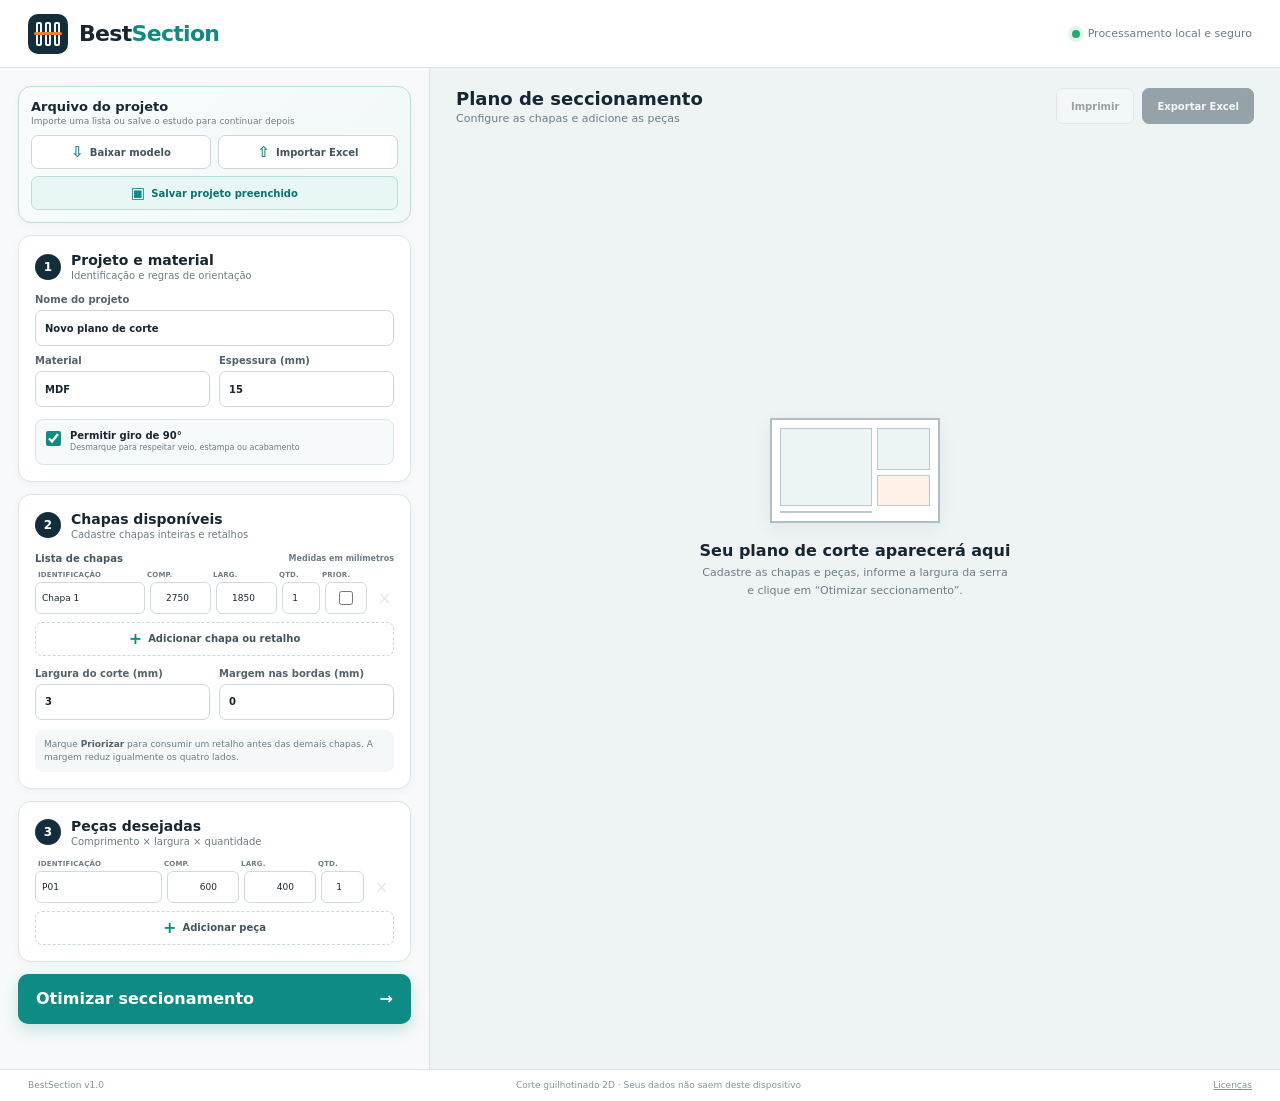
==== index.html @ ca384a9c "feat: cria otimizador de cortes guilhotinados" ====
<!doctype html>
<html lang="pt-BR">
<head>
  <meta charset="utf-8">
  <meta name="viewport" content="width=device-width, initial-scale=1">
  <meta name="description" content="BestSection — otimizador de cortes guilhotinados para chapas, painéis e retalhos.">
  <title>BestSection — Otimizador de seccionamento</title>
  <link rel="stylesheet" href="styles.css">
</head>
<body>
  <header class="topbar">
    <a class="brand" href="#" aria-label="BestSection">
      <span class="brand-mark" aria-hidden="true"><i></i><i></i><i></i></span>
      <span class="brand-name"><strong>Best</strong><b>Section</b></span>
    </a>
    <div class="top-status"><span></span>Processamento local e seguro</div>
  </header>

  <main class="app-shell">
    <aside class="sidebar">
      <section class="panel project-file-panel">
        <div class="project-file-heading"><h2>Arquivo do projeto</h2><p>Importe uma lista ou salve o estudo para continuar depois</p></div>
        <div class="import-actions">
          <button id="templateButton" class="ghost-button" type="button"><span aria-hidden="true">⇩</span><b>Baixar modelo</b></button>
          <label class="ghost-button import-button"><span aria-hidden="true">⇧</span><b>Importar Excel</b><input id="excelInput" type="file" accept=".xlsx,.xls,.csv" hidden></label>
          <button id="saveProjectButton" class="ghost-button save-project-button" type="button"><span aria-hidden="true">▣</span><b>Salvar projeto preenchido</b></button>
        </div>
      </section>

      <section class="panel">
        <div class="section-heading"><span>1</span><div><h2>Projeto e material</h2><p>Identificação e regras de orientação</p></div></div>
        <label class="field full"><span>Nome do projeto</span><input id="projectName" value="Novo plano de corte" maxlength="80"></label>
        <div class="field-grid two">
          <label class="field"><span>Material</span><input id="material" value="MDF" maxlength="50"></label>
          <label class="field"><span>Espessura (mm)</span><input id="materialThickness" type="number" value="15" min="0.1" step="0.1"></label>
        </div>
        <label class="check-field"><input id="allowRotation" type="checkbox" checked><span><strong>Permitir giro de 90°</strong><small>Desmarque para respeitar veio, estampa ou acabamento</small></span></label>
      </section>

      <section class="panel">
        <div class="section-heading"><span>2</span><div><h2>Chapas disponíveis</h2><p>Cadastre chapas inteiras e retalhos</p></div></div>
        <div class="stock-heading"><strong>Lista de chapas</strong><small>Medidas em milímetros</small></div>
        <div class="sheet-columns"><span>Identificação</span><span>Comp.</span><span>Larg.</span><span>Qtd.</span><span>Prior.</span><span></span></div>
        <div id="sheetBody" class="sheet-list"></div>
        <button id="addSheetButton" class="add-row-button" type="button"><span>+</span><b>Adicionar chapa ou retalho</b></button>
        <div class="field-grid two machine-fields">
          <label class="field"><span>Largura do corte (mm)</span><input id="kerf" type="number" value="3" min="0" step="0.1"></label>
          <label class="field"><span>Margem nas bordas (mm)</span><input id="edgeTrim" type="number" value="0" min="0" step="0.1"></label>
        </div>
        <p class="field-help">Marque <strong>Priorizar</strong> para consumir um retalho antes das demais chapas. A margem reduz igualmente os quatro lados.</p>
      </section>

      <section class="panel parts-panel">
        <div class="section-heading"><span>3</span><div><h2>Peças desejadas</h2><p>Comprimento × largura × quantidade</p></div></div>
        <div class="part-columns"><span>Identificação</span><span>Comp.</span><span>Larg.</span><span>Qtd.</span><span></span></div>
        <div id="partsBody" class="parts-list"></div>
        <button id="addPartButton" class="add-row-button" type="button"><span>+</span><b>Adicionar peça</b></button>
      </section>

      <button id="optimizeButton" class="primary-button" type="button"><span>Otimizar seccionamento</span><span>→</span></button>
      <section id="progressPanel" class="progress-panel" hidden aria-live="polite">
        <div class="progress-heading"><strong id="progressLabel">Preparando otimização…</strong><span id="progressPercent">0%</span></div>
        <div id="progressTrack" class="progress-track" role="progressbar" aria-valuemin="0" aria-valuemax="100" aria-valuenow="0"><span id="progressBar"></span></div>
        <small id="progressDetail">Analisando peças e chapas disponíveis</small>
      </section>
      <div id="message" class="message" role="status" aria-live="polite"></div>
    </aside>

    <section class="workspace">
      <div class="workspace-toolbar">
        <div><h1>Plano de seccionamento</h1><p id="resultSubtitle">Configure as chapas e adicione as peças</p></div>
        <div class="toolbar-actions">
          <button id="printButton" class="secondary-button" type="button" disabled>Imprimir</button>
          <button id="exportButton" class="export-button" type="button" disabled>Exportar Excel</button>
        </div>
      </div>

      <section class="result-area">
        <div id="emptyState" class="empty-state">
          <span class="empty-drawing" aria-hidden="true"><i></i><i></i><i></i><i></i></span>
          <h2>Seu plano de corte aparecerá aqui</h2>
          <p>Cadastre as chapas e peças, informe a largura da serra<br>e clique em “Otimizar seccionamento”.</p>
        </div>

        <div id="resultContent" hidden>
          <div class="metrics">
            <article><span class="metric-icon sheets">▦</span><div><small>Chapas utilizadas</small><strong id="metricSheets">—</strong></div></article>
            <article><span class="metric-icon usage">◔</span><div><small>Aproveitamento</small><strong id="metricUsage">—</strong></div></article>
            <article><span class="metric-icon pieces">◇</span><div><small>Peças</small><strong id="metricPieces">—</strong></div></article>
            <article><span class="metric-icon waste">↘</span><div><small>Sobra reaproveitável</small><strong id="metricWaste">—</strong></div></article>
          </div>

          <section class="result-card layouts-card">
            <div class="card-heading"><div><h2>Mapas das chapas</h2><p>Layout guilhotinado; os números indicam a ordem dos cortes</p></div><span id="materialBadge" class="material-badge"></span></div>
            <div id="sheetLayouts" class="sheet-layouts"></div>
          </section>

          <section class="result-card">
            <div class="card-heading"><div><h2>Sequência de cortes</h2><p>Cada corte atravessa completamente o retângulo indicado</p></div></div>
            <div class="result-table-wrap">
              <table class="result-table cuts-table">
                <thead><tr><th>Chapa</th><th>Ordem</th><th>Sentido</th><th>Posição</th><th>Extensão</th><th>Região antes do corte</th></tr></thead>
                <tbody id="cutsTableBody"></tbody>
              </table>
            </div>
          </section>

          <section class="result-card">
            <div class="card-heading"><div><h2>Lista das peças</h2><p>Posições e orientação em cada chapa</p></div></div>
            <div class="result-table-wrap">
              <table class="result-table pieces-table">
                <thead><tr><th>Chapa</th><th>Peça</th><th>Medida final</th><th>Posição X × Y</th><th>Orientação</th></tr></thead>
                <tbody id="piecesTableBody"></tbody>
              </table>
            </div>
          </section>
        </div>
      </section>
    </section>
  </main>

  <footer><span>BestSection v1.0</span><span>Corte guilhotinado 2D · Seus dados não saem deste dispositivo</span><a href="THIRD_PARTY_NOTICES.md" target="_blank" rel="noopener">Licenças</a></footer>
  <script src="vendor/xlsx.full.min.js"></script>
  <script src="app.js"></script>
</body>
</html>
---- styles.css ----
:root {
  --ink:#172631; --muted:#6d7c85; --line:#dbe4e7; --panel:#fff; --bg:#eef3f4;
  --navy:#132d3b; --teal:#0d8b84; --teal-dark:#08726d; --teal-soft:#e8f7f5;
  --orange:#f47b3a; --danger:#bd453a;
  font-family:Inter,ui-sans-serif,system-ui,-apple-system,"Segoe UI",sans-serif;
}
* { box-sizing:border-box; }
html,body { min-height:100%; }
body { margin:0; color:var(--ink); background:var(--bg); }
button,input,select { font:inherit; }
button { color:inherit; }
.topbar { height:68px; display:flex; align-items:center; justify-content:space-between; padding:0 28px; border-bottom:1px solid var(--line); background:#fff; }
.brand { display:flex; align-items:center; gap:11px; color:inherit; text-decoration:none; }
.brand-mark { position:relative; width:40px; height:40px; display:grid; grid-template-columns:repeat(3,1fr); gap:3px; padding:8px; overflow:hidden; border-radius:10px; background:var(--navy); }
.brand-mark::after { content:""; position:absolute; left:6px; right:6px; top:18px; height:3px; border-radius:2px; background:var(--orange); }
.brand-mark i { border:2px solid #fff; border-radius:2px; opacity:.95; }
.brand-name { display:flex; align-items:baseline; line-height:1; white-space:nowrap; }
.brand-name strong,.brand-name b { font-size:22px; letter-spacing:-.7px; }.brand-name strong { font-weight:800; }.brand-name b { color:var(--teal); }
.top-status { display:flex; align-items:center; gap:8px; color:var(--muted); font-size:11px; }
.top-status span { width:8px; height:8px; border-radius:50%; background:#28a875; box-shadow:0 0 0 4px #e3f6ee; }
.app-shell { min-height:calc(100vh - 100px); display:grid; grid-template-columns:430px minmax(0,1fr); }
.sidebar { padding:18px; overflow-y:auto; border-right:1px solid var(--line); background:#f7f9fa; }
.panel { margin-bottom:12px; padding:16px; border:1px solid var(--line); border-radius:13px; background:var(--panel); box-shadow:0 2px 10px rgba(21,45,58,.035); }
.project-file-panel { padding:12px; border-color:#b9deda; background:linear-gradient(135deg,#f8fdfc,#f1f8f8); }
.project-file-heading h2 { margin:0; font-size:13px; }.project-file-heading p { margin:2px 0 9px; color:var(--muted); font-size:9px; }
.import-actions { display:grid; grid-template-columns:1fr 1fr; gap:7px; }.save-project-button { grid-column:1/-1; background:var(--teal-soft)!important; border-color:#b9deda!important; color:var(--teal-dark)!important; }
.section-heading { display:flex; align-items:center; gap:10px; margin-bottom:13px; }
.section-heading>span { flex:0 0 26px; width:26px; height:26px; display:grid; place-items:center; border-radius:50%; background:var(--navy); color:#fff; font-size:12px; font-weight:800; }
.section-heading h2 { margin:0; font-size:14px; }.section-heading p { margin:2px 0 0; color:var(--muted); font-size:10px; }
.field-grid { display:grid; gap:9px; }.field-grid.two { grid-template-columns:1fr 1fr; }.field.full { margin-bottom:9px; }
.field { min-width:0; display:block; color:#53636c; font-size:10px; font-weight:700; }
.field input,.field select { width:100%; height:36px; margin-top:5px; padding:7px 9px; border:1px solid #cbd7db; border-radius:7px; outline:none; background:#fff; color:var(--ink); }
.field input:focus,.row-input:focus,.sheet-row select:focus { border-color:var(--teal); box-shadow:0 0 0 2px rgba(13,139,132,.11); }
.check-field { display:flex; align-items:flex-start; gap:9px; margin-top:12px; padding:10px; border:1px solid #dbe5e7; border-radius:8px; background:#f7fafb; cursor:pointer; }
.check-field input { width:15px; height:15px; margin:1px 0 0; accent-color:var(--teal); }.check-field strong,.check-field small { display:block; }.check-field strong { font-size:10px; }.check-field small { margin-top:2px; color:var(--muted); font-size:8px; line-height:1.35; }
.stock-heading { display:flex; align-items:center; justify-content:space-between; gap:8px; margin-bottom:7px; color:#465862; font-size:10px; }.stock-heading small { color:var(--muted); font-size:8px; font-weight:600; }
.sheet-columns,.sheet-row { display:grid; grid-template-columns:minmax(0,1fr) 61px 61px 38px 42px 22px; gap:5px; }
.part-columns,.part-row { display:grid; grid-template-columns:minmax(0,1fr) 72px 72px 43px 25px; gap:5px; }
.sheet-columns,.part-columns { padding:0 3px 3px; color:var(--muted); font-size:7px; font-weight:750; text-transform:uppercase; letter-spacing:.025em; }
.sheet-list,.parts-list { display:grid; gap:6px; }.sheet-row,.part-row { align-items:center; }
.row-input,.sheet-row select { width:100%; height:32px; min-width:0; padding:5px 6px; border:1px solid #d0dade; border-radius:6px; outline:none; background:#fff; color:var(--ink); font-size:9px; }
.number-input { text-align:right; }
.priority-label { height:32px; display:flex; align-items:center; justify-content:center; border:1px solid #d0dade; border-radius:6px; background:#fff; cursor:pointer; }.priority-label:has(input:checked) { border-color:var(--teal); background:var(--teal-soft); }.priority-label input { width:14px; height:14px; margin:0; accent-color:var(--teal); }
.remove-row { width:25px; height:30px; padding:0; border:0; border-radius:5px; background:transparent; color:#99a6ac; font-size:17px; cursor:pointer; }.remove-row:hover:not(:disabled) { color:var(--danger); background:#fff0ee; }.remove-row:disabled { opacity:.25; cursor:default; }
.ghost-button,.add-row-button { min-height:34px; display:flex; align-items:center; justify-content:center; gap:6px; border:1px solid #cbd7db; border-radius:7px; background:#fff; color:#42545e; font-size:10px; font-weight:750; cursor:pointer; }
.ghost-button:hover,.add-row-button:hover { border-color:var(--teal); color:var(--teal-dark); background:var(--teal-soft); }.ghost-button span { color:var(--teal); font-size:15px; }.ghost-button b,.add-row-button b { font:inherit; }.import-button { position:relative; }
.add-row-button { width:100%; margin-top:8px; border-style:dashed; }.add-row-button span { color:var(--teal); font-size:16px; }
.machine-fields { margin-top:12px; }.field-help { margin:10px 0 0; padding:8px 9px; border-radius:7px; background:#f5f8f9; color:var(--muted); font-size:9px; line-height:1.45; }.field-help strong { color:#52626b; }
.primary-button { width:100%; height:50px; display:flex; align-items:center; justify-content:space-between; padding:0 18px; border:0; border-radius:10px; background:var(--teal); color:#fff; font-weight:800; cursor:pointer; box-shadow:0 6px 15px rgba(13,139,132,.2); }.primary-button:hover { background:var(--teal-dark); }.primary-button:disabled { opacity:.55; cursor:wait; }
.message { min-height:19px; margin:8px 4px 0; color:var(--muted); font-size:10px; line-height:1.4; }.message.error { color:var(--danger); }.message.success { color:#167458; }
.progress-panel { margin-top:10px; padding:12px; border:1px solid #b9deda; border-radius:10px; background:#fff; box-shadow:0 5px 14px rgba(13,139,132,.08); }.progress-heading { display:flex; justify-content:space-between; gap:10px; color:#3f545d; font-size:10px; }.progress-heading span { color:var(--teal-dark); font-weight:800; }.progress-track { height:7px; margin:8px 0 6px; overflow:hidden; border-radius:9px; background:#e5edef; }.progress-track span { width:0; height:100%; display:block; border-radius:inherit; background:linear-gradient(90deg,var(--teal),#31aaa2); transition:width .18s ease; }.progress-panel small { color:var(--muted); font-size:8px; }
.workspace { min-width:0; padding:0 26px 28px; background:var(--bg); }.workspace-toolbar { min-height:76px; display:flex; align-items:center; gap:16px; }.workspace-toolbar h1 { margin:0; font-size:18px; }.workspace-toolbar p { margin:3px 0 0; color:var(--muted); font-size:11px; }
.toolbar-actions { margin-left:auto; display:flex; gap:8px; }.toolbar-actions button { height:36px; padding:0 14px; border-radius:7px; font-size:10px; font-weight:750; cursor:pointer; }.secondary-button { border:1px solid #cbd7db; background:#fff; }.export-button { border:1px solid var(--navy); background:var(--navy); color:#fff; }.toolbar-actions button:disabled { opacity:.4; cursor:default; }
.result-area { min-height:calc(100vh - 132px); }.empty-state { min-height:calc(100vh - 170px); display:grid; place-content:center; justify-items:center; color:var(--muted); text-align:center; }.empty-state h2 { margin:18px 0 4px; color:var(--ink); font-size:16px; }.empty-state p { margin:0; font-size:11px; line-height:1.6; }
.empty-drawing { width:170px; height:105px; display:grid; grid-template-columns:1.4fr .8fr; grid-template-rows:1fr .75fr; gap:5px; padding:8px; border:2px solid #aebfc4; background:#fff; box-shadow:0 5px 18px rgba(30,55,66,.06); }.empty-drawing i { border:1px solid #b9c9cd; background:#edf5f4; }.empty-drawing i:nth-child(1) { grid-row:1/3; }.empty-drawing i:nth-child(3) { background:#fff0e8; }
.metrics { display:grid; grid-template-columns:repeat(4,1fr); gap:12px; margin-bottom:13px; }.metrics article { min-width:0; min-height:69px; display:flex; align-items:center; gap:11px; padding:12px; border:1px solid var(--line); border-radius:10px; background:#fff; }.metric-icon { flex:0 0 37px; width:37px; height:37px; display:grid; place-items:center; border-radius:8px; font-weight:850; }.metric-icon.sheets { color:var(--teal); background:var(--teal-soft); }.metric-icon.usage { color:var(--orange); background:#fff0e8; }.metric-icon.pieces { color:#5574a0; background:#edf3fb; }.metric-icon.waste { color:#916b32; background:#f8f2e7; }.metrics small { display:block; overflow:hidden; color:var(--muted); font-size:9px; white-space:nowrap; text-overflow:ellipsis; }.metrics strong { display:block; margin-top:2px; font-size:17px; }
.result-card { margin-bottom:13px; padding:17px; border:1px solid var(--line); border-radius:11px; background:#fff; box-shadow:0 2px 10px rgba(21,45,58,.03); }.card-heading { display:flex; align-items:center; gap:12px; margin-bottom:15px; }.card-heading h2 { margin:0; font-size:14px; }.card-heading p { margin:3px 0 0; color:var(--muted); font-size:10px; }.material-badge { margin-left:auto; padding:6px 9px; border-radius:6px; background:#f1f5f6; color:#53646d; font-size:9px; font-weight:750; }
.sheet-layouts { display:grid; grid-template-columns:repeat(auto-fit,minmax(360px,1fr)); gap:16px; }.layout-item { min-width:0; }.layout-heading { display:flex; justify-content:space-between; gap:10px; margin-bottom:7px; font-size:10px; }.layout-heading strong { font-size:11px; }.layout-heading span { color:var(--muted); font-size:8px; text-align:right; }.sheet-svg { width:100%; height:auto; display:block; border:1px solid #9bafb5; background:#f8fafb; }.sheet-svg .piece { stroke:#fff; stroke-width:1; vector-effect:non-scaling-stroke; }.sheet-svg .piece-label { fill:#fff; font-weight:800; text-anchor:middle; dominant-baseline:middle; paint-order:stroke; stroke:rgba(0,0,0,.25); stroke-width:2px; vector-effect:non-scaling-stroke; }.sheet-svg .cut-line { stroke:#1c333f; stroke-dasharray:5 3; opacity:.82; vector-effect:non-scaling-stroke; }.sheet-svg .cut-number { fill:#fff; stroke:#1c333f; stroke-width:1; vector-effect:non-scaling-stroke; }.sheet-svg .cut-number-text { fill:#1c333f; text-anchor:middle; dominant-baseline:middle; font-weight:850; }.sheet-svg .trim-area { fill:#dce7e9; opacity:.7; }.layout-legend { display:flex; flex-wrap:wrap; gap:8px 12px; margin-top:7px; color:var(--muted); font-size:8px; }.layout-legend i { width:9px; height:9px; display:inline-block; margin-right:4px; border-radius:2px; vertical-align:-1px; }
.result-table-wrap { overflow-x:auto; }.result-table { width:100%; min-width:760px; border-collapse:collapse; }.result-table th { padding:8px 9px; border-bottom:1px solid var(--line); background:#f7f9fa; color:#63727a; font-size:8px; text-align:left; text-transform:uppercase; letter-spacing:.035em; }.result-table td { padding:9px; border-bottom:1px solid #edf1f2; color:#40515a; font-size:9px; vertical-align:top; }.result-table tr:last-child td { border-bottom:0; }.direction-chip { display:inline-block; padding:3px 6px; border-radius:4px; background:#eff4f5; font-weight:750; white-space:nowrap; }.piece-code { color:var(--teal-dark); font-weight:850; }
footer { height:32px; display:flex; align-items:center; justify-content:space-between; padding:0 28px; border-top:1px solid var(--line); background:#fff; color:#87949a; font-size:9px; } footer a { color:inherit; }
@media (max-width:1100px) { .app-shell { grid-template-columns:380px minmax(0,1fr); }.sidebar { padding:13px; }.workspace { padding:0 15px 20px; }.metrics { grid-template-columns:1fr 1fr; }.top-status { display:none; }.sheet-columns,.sheet-row { grid-template-columns:minmax(0,1fr) 57px 57px 36px 38px 21px; } }
@media (max-width:780px) { .topbar { height:62px; padding:0 15px; }.app-shell { display:block; }.sidebar { overflow:visible; border-right:0; }.workspace { padding-top:4px; }.sheet-layouts { grid-template-columns:1fr; } footer { padding:0 15px; }.empty-state { min-height:330px; } }
@media (max-width:430px) { .sidebar { padding:9px; }.panel { padding:12px; }.sheet-columns,.sheet-row { grid-template-columns:minmax(65px,1fr) 51px 51px 34px 34px 19px; gap:3px; }.part-columns,.part-row { grid-template-columns:minmax(70px,1fr) 60px 60px 38px 20px; gap:3px; }.metrics { gap:7px; }.metrics article { padding:8px; }.metric-icon { display:none; }.field-grid.two { grid-template-columns:1fr; }.sheet-layouts { grid-template-columns:minmax(0,1fr); }.brand-name strong,.brand-name b { font-size:19px; } }
@media print { .topbar,.sidebar,.toolbar-actions,footer,.empty-state { display:none!important; }.app-shell { display:block; }.workspace { padding:0; }.result-card,.metrics article,.layout-item { break-inside:avoid; box-shadow:none; }.sheet-layouts { grid-template-columns:1fr 1fr; } }
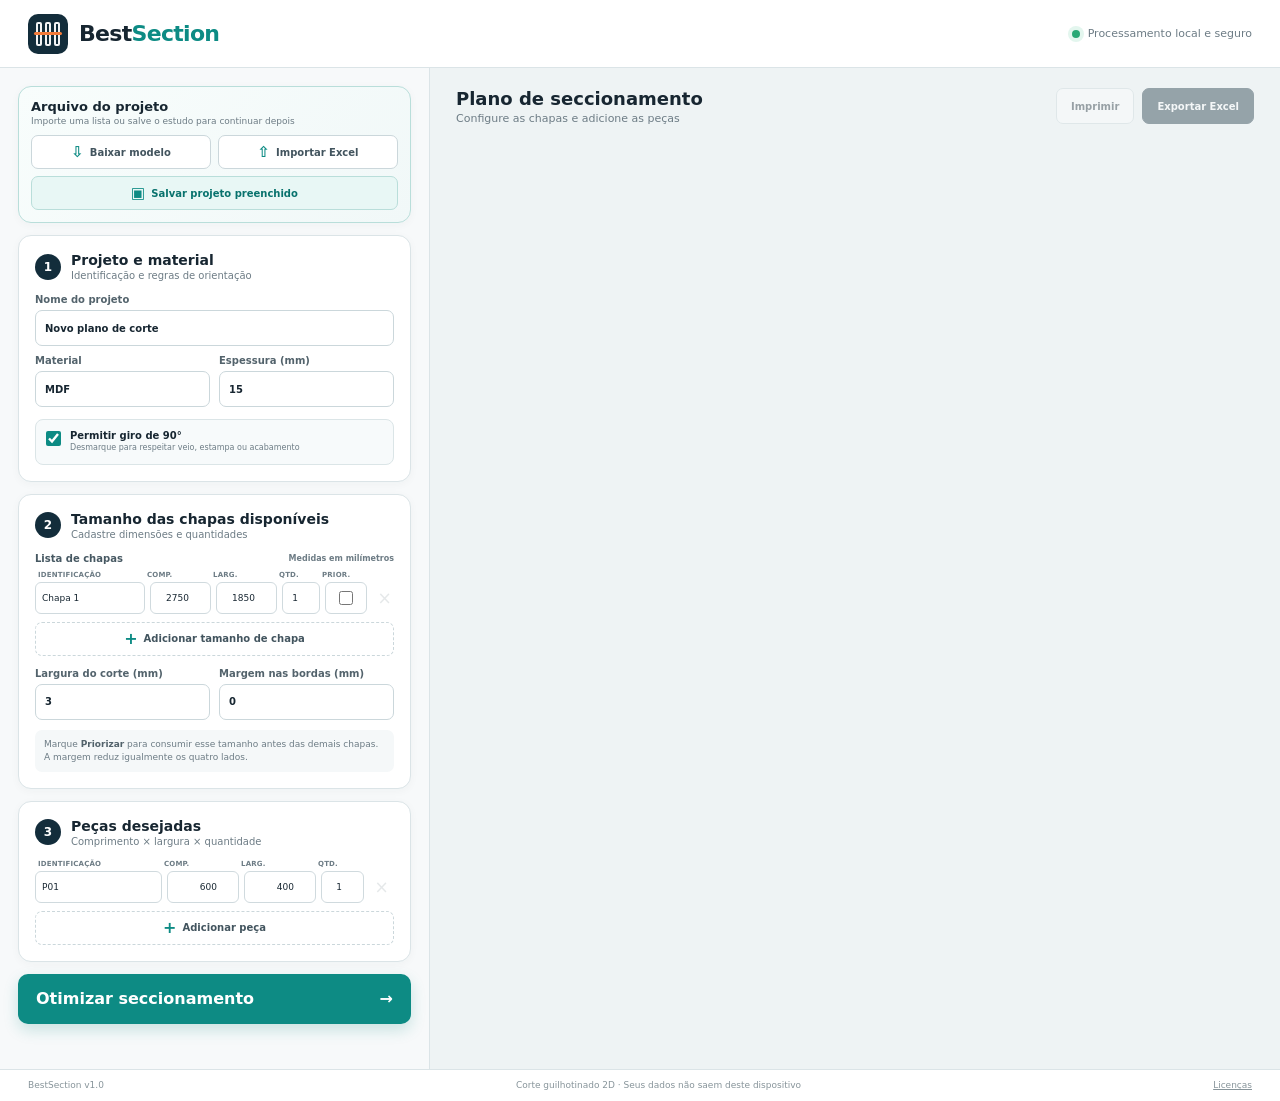
==== commit 7269e62f: "refactor: simplifica estado inicial e cadastro de chapas" ====
--- a/index.html
+++ b/index.html
@@ -3,7 +3,7 @@
 <head>
   <meta charset="utf-8">
   <meta name="viewport" content="width=device-width, initial-scale=1">
-  <meta name="description" content="BestSection — otimizador de cortes guilhotinados para chapas, painéis e retalhos.">
+  <meta name="description" content="BestSection — otimizador de cortes guilhotinados para chapas e painéis.">
   <title>BestSection — Otimizador de seccionamento</title>
   <link rel="stylesheet" href="styles.css">
 </head>
@@ -38,16 +38,16 @@
       </section>
 
       <section class="panel">
-        <div class="section-heading"><span>2</span><div><h2>Chapas disponíveis</h2><p>Cadastre chapas inteiras e retalhos</p></div></div>
+        <div class="section-heading"><span>2</span><div><h2>Tamanho das chapas disponíveis</h2><p>Cadastre dimensões e quantidades</p></div></div>
         <div class="stock-heading"><strong>Lista de chapas</strong><small>Medidas em milímetros</small></div>
         <div class="sheet-columns"><span>Identificação</span><span>Comp.</span><span>Larg.</span><span>Qtd.</span><span>Prior.</span><span></span></div>
         <div id="sheetBody" class="sheet-list"></div>
-        <button id="addSheetButton" class="add-row-button" type="button"><span>+</span><b>Adicionar chapa ou retalho</b></button>
+        <button id="addSheetButton" class="add-row-button" type="button"><span>+</span><b>Adicionar tamanho de chapa</b></button>
         <div class="field-grid two machine-fields">
           <label class="field"><span>Largura do corte (mm)</span><input id="kerf" type="number" value="3" min="0" step="0.1"></label>
           <label class="field"><span>Margem nas bordas (mm)</span><input id="edgeTrim" type="number" value="0" min="0" step="0.1"></label>
         </div>
-        <p class="field-help">Marque <strong>Priorizar</strong> para consumir um retalho antes das demais chapas. A margem reduz igualmente os quatro lados.</p>
+        <p class="field-help">Marque <strong>Priorizar</strong> para consumir esse tamanho antes das demais chapas. A margem reduz igualmente os quatro lados.</p>
       </section>
 
       <section class="panel parts-panel">
@@ -76,12 +76,6 @@
       </div>
 
       <section class="result-area">
-        <div id="emptyState" class="empty-state">
-          <span class="empty-drawing" aria-hidden="true"><i></i><i></i><i></i><i></i></span>
-          <h2>Seu plano de corte aparecerá aqui</h2>
-          <p>Cadastre as chapas e peças, informe a largura da serra<br>e clique em “Otimizar seccionamento”.</p>
-        </div>
-
         <div id="resultContent" hidden>
           <div class="metrics">
             <article><span class="metric-icon sheets">▦</span><div><small>Chapas utilizadas</small><strong id="metricSheets">—</strong></div></article>
--- a/styles.css
+++ b/styles.css
@@ -51,14 +51,13 @@
 .progress-panel { margin-top:10px; padding:12px; border:1px solid #b9deda; border-radius:10px; background:#fff; box-shadow:0 5px 14px rgba(13,139,132,.08); }.progress-heading { display:flex; justify-content:space-between; gap:10px; color:#3f545d; font-size:10px; }.progress-heading span { color:var(--teal-dark); font-weight:800; }.progress-track { height:7px; margin:8px 0 6px; overflow:hidden; border-radius:9px; background:#e5edef; }.progress-track span { width:0; height:100%; display:block; border-radius:inherit; background:linear-gradient(90deg,var(--teal),#31aaa2); transition:width .18s ease; }.progress-panel small { color:var(--muted); font-size:8px; }
 .workspace { min-width:0; padding:0 26px 28px; background:var(--bg); }.workspace-toolbar { min-height:76px; display:flex; align-items:center; gap:16px; }.workspace-toolbar h1 { margin:0; font-size:18px; }.workspace-toolbar p { margin:3px 0 0; color:var(--muted); font-size:11px; }
 .toolbar-actions { margin-left:auto; display:flex; gap:8px; }.toolbar-actions button { height:36px; padding:0 14px; border-radius:7px; font-size:10px; font-weight:750; cursor:pointer; }.secondary-button { border:1px solid #cbd7db; background:#fff; }.export-button { border:1px solid var(--navy); background:var(--navy); color:#fff; }.toolbar-actions button:disabled { opacity:.4; cursor:default; }
-.result-area { min-height:calc(100vh - 132px); }.empty-state { min-height:calc(100vh - 170px); display:grid; place-content:center; justify-items:center; color:var(--muted); text-align:center; }.empty-state h2 { margin:18px 0 4px; color:var(--ink); font-size:16px; }.empty-state p { margin:0; font-size:11px; line-height:1.6; }
-.empty-drawing { width:170px; height:105px; display:grid; grid-template-columns:1.4fr .8fr; grid-template-rows:1fr .75fr; gap:5px; padding:8px; border:2px solid #aebfc4; background:#fff; box-shadow:0 5px 18px rgba(30,55,66,.06); }.empty-drawing i { border:1px solid #b9c9cd; background:#edf5f4; }.empty-drawing i:nth-child(1) { grid-row:1/3; }.empty-drawing i:nth-child(3) { background:#fff0e8; }
+.result-area { min-height:0; }
 .metrics { display:grid; grid-template-columns:repeat(4,1fr); gap:12px; margin-bottom:13px; }.metrics article { min-width:0; min-height:69px; display:flex; align-items:center; gap:11px; padding:12px; border:1px solid var(--line); border-radius:10px; background:#fff; }.metric-icon { flex:0 0 37px; width:37px; height:37px; display:grid; place-items:center; border-radius:8px; font-weight:850; }.metric-icon.sheets { color:var(--teal); background:var(--teal-soft); }.metric-icon.usage { color:var(--orange); background:#fff0e8; }.metric-icon.pieces { color:#5574a0; background:#edf3fb; }.metric-icon.waste { color:#916b32; background:#f8f2e7; }.metrics small { display:block; overflow:hidden; color:var(--muted); font-size:9px; white-space:nowrap; text-overflow:ellipsis; }.metrics strong { display:block; margin-top:2px; font-size:17px; }
 .result-card { margin-bottom:13px; padding:17px; border:1px solid var(--line); border-radius:11px; background:#fff; box-shadow:0 2px 10px rgba(21,45,58,.03); }.card-heading { display:flex; align-items:center; gap:12px; margin-bottom:15px; }.card-heading h2 { margin:0; font-size:14px; }.card-heading p { margin:3px 0 0; color:var(--muted); font-size:10px; }.material-badge { margin-left:auto; padding:6px 9px; border-radius:6px; background:#f1f5f6; color:#53646d; font-size:9px; font-weight:750; }
 .sheet-layouts { display:grid; grid-template-columns:repeat(auto-fit,minmax(360px,1fr)); gap:16px; }.layout-item { min-width:0; }.layout-heading { display:flex; justify-content:space-between; gap:10px; margin-bottom:7px; font-size:10px; }.layout-heading strong { font-size:11px; }.layout-heading span { color:var(--muted); font-size:8px; text-align:right; }.sheet-svg { width:100%; height:auto; display:block; border:1px solid #9bafb5; background:#f8fafb; }.sheet-svg .piece { stroke:#fff; stroke-width:1; vector-effect:non-scaling-stroke; }.sheet-svg .piece-label { fill:#fff; font-weight:800; text-anchor:middle; dominant-baseline:middle; paint-order:stroke; stroke:rgba(0,0,0,.25); stroke-width:2px; vector-effect:non-scaling-stroke; }.sheet-svg .cut-line { stroke:#1c333f; stroke-dasharray:5 3; opacity:.82; vector-effect:non-scaling-stroke; }.sheet-svg .cut-number { fill:#fff; stroke:#1c333f; stroke-width:1; vector-effect:non-scaling-stroke; }.sheet-svg .cut-number-text { fill:#1c333f; text-anchor:middle; dominant-baseline:middle; font-weight:850; }.sheet-svg .trim-area { fill:#dce7e9; opacity:.7; }.layout-legend { display:flex; flex-wrap:wrap; gap:8px 12px; margin-top:7px; color:var(--muted); font-size:8px; }.layout-legend i { width:9px; height:9px; display:inline-block; margin-right:4px; border-radius:2px; vertical-align:-1px; }
 .result-table-wrap { overflow-x:auto; }.result-table { width:100%; min-width:760px; border-collapse:collapse; }.result-table th { padding:8px 9px; border-bottom:1px solid var(--line); background:#f7f9fa; color:#63727a; font-size:8px; text-align:left; text-transform:uppercase; letter-spacing:.035em; }.result-table td { padding:9px; border-bottom:1px solid #edf1f2; color:#40515a; font-size:9px; vertical-align:top; }.result-table tr:last-child td { border-bottom:0; }.direction-chip { display:inline-block; padding:3px 6px; border-radius:4px; background:#eff4f5; font-weight:750; white-space:nowrap; }.piece-code { color:var(--teal-dark); font-weight:850; }
 footer { height:32px; display:flex; align-items:center; justify-content:space-between; padding:0 28px; border-top:1px solid var(--line); background:#fff; color:#87949a; font-size:9px; } footer a { color:inherit; }
 @media (max-width:1100px) { .app-shell { grid-template-columns:380px minmax(0,1fr); }.sidebar { padding:13px; }.workspace { padding:0 15px 20px; }.metrics { grid-template-columns:1fr 1fr; }.top-status { display:none; }.sheet-columns,.sheet-row { grid-template-columns:minmax(0,1fr) 57px 57px 36px 38px 21px; } }
-@media (max-width:780px) { .topbar { height:62px; padding:0 15px; }.app-shell { display:block; }.sidebar { overflow:visible; border-right:0; }.workspace { padding-top:4px; }.sheet-layouts { grid-template-columns:1fr; } footer { padding:0 15px; }.empty-state { min-height:330px; } }
+@media (max-width:780px) { .topbar { height:62px; padding:0 15px; }.app-shell { display:block; }.sidebar { overflow:visible; border-right:0; }.workspace { padding-top:4px; }.sheet-layouts { grid-template-columns:1fr; } footer { padding:0 15px; } }
 @media (max-width:430px) { .sidebar { padding:9px; }.panel { padding:12px; }.sheet-columns,.sheet-row { grid-template-columns:minmax(65px,1fr) 51px 51px 34px 34px 19px; gap:3px; }.part-columns,.part-row { grid-template-columns:minmax(70px,1fr) 60px 60px 38px 20px; gap:3px; }.metrics { gap:7px; }.metrics article { padding:8px; }.metric-icon { display:none; }.field-grid.two { grid-template-columns:1fr; }.sheet-layouts { grid-template-columns:minmax(0,1fr); }.brand-name strong,.brand-name b { font-size:19px; } }
-@media print { .topbar,.sidebar,.toolbar-actions,footer,.empty-state { display:none!important; }.app-shell { display:block; }.workspace { padding:0; }.result-card,.metrics article,.layout-item { break-inside:avoid; box-shadow:none; }.sheet-layouts { grid-template-columns:1fr 1fr; } }
+@media print { .topbar,.sidebar,.toolbar-actions,footer { display:none!important; }.app-shell { display:block; }.workspace { padding:0; }.result-card,.metrics article,.layout-item { break-inside:avoid; box-shadow:none; }.sheet-layouts { grid-template-columns:1fr 1fr; } }
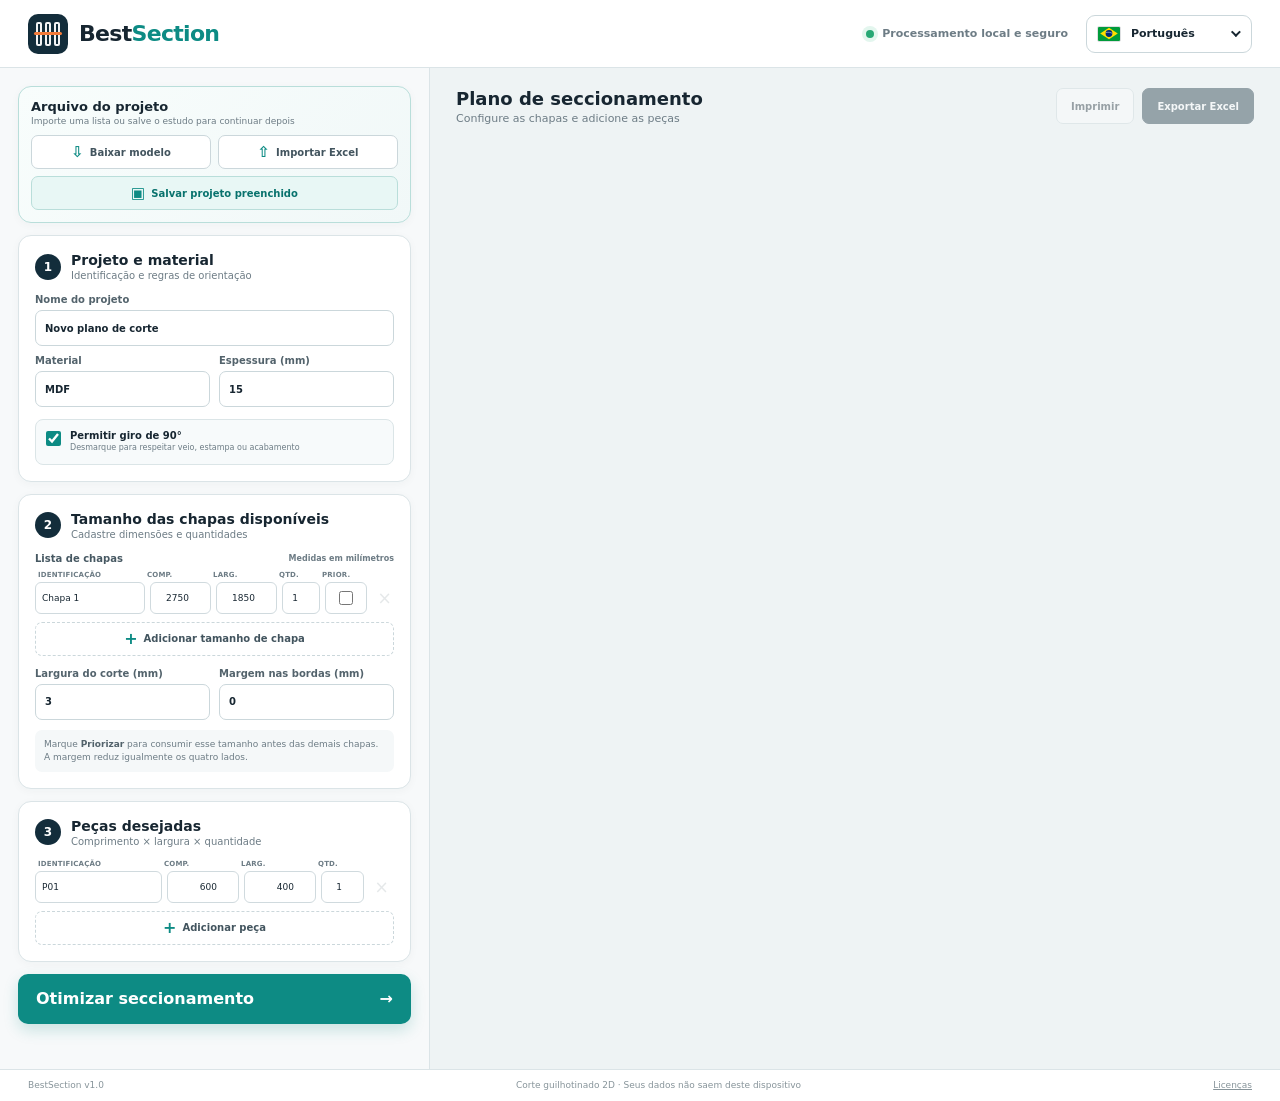
==== commit 49640d75: "feat: adiciona interface em 12 idiomas" ====
--- a/index.html
+++ b/index.html
@@ -13,97 +13,121 @@
       <span class="brand-mark" aria-hidden="true"><i></i><i></i><i></i></span>
       <span class="brand-name"><strong>Best</strong><b>Section</b></span>
     </a>
-    <div class="top-status"><span></span>Processamento local e seguro</div>
+    <div class="topbar-actions">
+      <div class="top-status"><span></span><b data-i18n="localProcessing">Processamento local e seguro</b></div>
+      <div id="languagePicker" class="language-picker">
+        <button id="languageButton" class="language-trigger" type="button" aria-haspopup="listbox" aria-expanded="false" aria-label="Idioma: Português">
+          <img id="currentFlag" src="flags/br.svg" alt=""><span id="currentLanguage">Português</span><i aria-hidden="true"></i>
+        </button>
+        <div id="languageMenu" class="language-menu" role="listbox" aria-label="Idioma" hidden>
+          <button type="button" role="option" data-language="pt-BR"><img src="flags/br.svg" alt="">Português</button>
+          <button type="button" role="option" data-language="en-US"><img src="flags/us.svg" alt="">English</button>
+          <button type="button" role="option" data-language="es-ES"><img src="flags/es.svg" alt="">Español</button>
+          <button type="button" role="option" data-language="zh-CN"><img src="flags/cn.svg" alt="">中文</button>
+          <button type="button" role="option" data-language="hi-IN"><img src="flags/in.svg" alt="">हिन्दी</button>
+          <button type="button" role="option" data-language="ar-SA"><img src="flags/sa.svg" alt="">العربية</button>
+          <button type="button" role="option" data-language="fr-FR"><img src="flags/fr.svg" alt="">Français</button>
+          <button type="button" role="option" data-language="bn-BD"><img src="flags/bd.svg" alt="">বাংলা</button>
+          <button type="button" role="option" data-language="ru-RU"><img src="flags/ru.svg" alt="">Русский</button>
+          <button type="button" role="option" data-language="de-DE"><img src="flags/de.svg" alt="">Deutsch</button>
+          <button type="button" role="option" data-language="it-IT"><img src="flags/it.svg" alt="">Italiano</button>
+          <button type="button" role="option" data-language="ja-JP"><img src="flags/jp.svg" alt="">日本語</button>
+        </div>
+        <select id="languageSelect" class="language-native-select" aria-label="Idioma" tabindex="-1">
+          <option value="pt-BR">Português</option><option value="en-US">English</option><option value="es-ES">Español</option><option value="zh-CN">中文</option><option value="hi-IN">हिन्दी</option><option value="ar-SA">العربية</option><option value="fr-FR">Français</option><option value="bn-BD">বাংলা</option><option value="ru-RU">Русский</option><option value="de-DE">Deutsch</option><option value="it-IT">Italiano</option><option value="ja-JP">日本語</option>
+        </select>
+      </div>
+    </div>
   </header>
 
   <main class="app-shell">
     <aside class="sidebar">
       <section class="panel project-file-panel">
-        <div class="project-file-heading"><h2>Arquivo do projeto</h2><p>Importe uma lista ou salve o estudo para continuar depois</p></div>
+        <div class="project-file-heading"><h2 data-i18n="projectFile">Arquivo do projeto</h2><p data-i18n="projectFileHelp">Importe uma lista ou salve o estudo para continuar depois</p></div>
         <div class="import-actions">
-          <button id="templateButton" class="ghost-button" type="button"><span aria-hidden="true">⇩</span><b>Baixar modelo</b></button>
-          <label class="ghost-button import-button"><span aria-hidden="true">⇧</span><b>Importar Excel</b><input id="excelInput" type="file" accept=".xlsx,.xls,.csv" hidden></label>
-          <button id="saveProjectButton" class="ghost-button save-project-button" type="button"><span aria-hidden="true">▣</span><b>Salvar projeto preenchido</b></button>
+          <button id="templateButton" class="ghost-button" type="button"><span aria-hidden="true">⇩</span><b data-i18n="downloadTemplate">Baixar modelo</b></button>
+          <label class="ghost-button import-button"><span aria-hidden="true">⇧</span><b data-i18n="importExcel">Importar Excel</b><input id="excelInput" type="file" accept=".xlsx,.xls,.csv" hidden></label>
+          <button id="saveProjectButton" class="ghost-button save-project-button" type="button"><span aria-hidden="true">▣</span><b data-i18n="saveProject">Salvar projeto preenchido</b></button>
         </div>
       </section>
 
       <section class="panel">
-        <div class="section-heading"><span>1</span><div><h2>Projeto e material</h2><p>Identificação e regras de orientação</p></div></div>
-        <label class="field full"><span>Nome do projeto</span><input id="projectName" value="Novo plano de corte" maxlength="80"></label>
+        <div class="section-heading"><span>1</span><div><h2 data-i18n="projectMaterial">Projeto e material</h2><p data-i18n="projectMaterialHelp">Identificação e regras de orientação</p></div></div>
+        <label class="field full"><span data-i18n="projectName">Nome do projeto</span><input id="projectName" value="Novo plano de corte" maxlength="80"></label>
         <div class="field-grid two">
-          <label class="field"><span>Material</span><input id="material" value="MDF" maxlength="50"></label>
-          <label class="field"><span>Espessura (mm)</span><input id="materialThickness" type="number" value="15" min="0.1" step="0.1"></label>
+          <label class="field"><span data-i18n="material">Material</span><input id="material" value="MDF" maxlength="50"></label>
+          <label class="field"><span data-i18n="thicknessMm">Espessura (mm)</span><input id="materialThickness" type="number" value="15" min="0.1" step="0.1"></label>
         </div>
-        <label class="check-field"><input id="allowRotation" type="checkbox" checked><span><strong>Permitir giro de 90°</strong><small>Desmarque para respeitar veio, estampa ou acabamento</small></span></label>
+        <label class="check-field"><input id="allowRotation" type="checkbox" checked><span><strong data-i18n="allowRotation">Permitir giro de 90°</strong><small data-i18n="allowRotationHelp">Desmarque para respeitar veio, estampa ou acabamento</small></span></label>
       </section>
 
       <section class="panel">
-        <div class="section-heading"><span>2</span><div><h2>Tamanho das chapas disponíveis</h2><p>Cadastre dimensões e quantidades</p></div></div>
-        <div class="stock-heading"><strong>Lista de chapas</strong><small>Medidas em milímetros</small></div>
-        <div class="sheet-columns"><span>Identificação</span><span>Comp.</span><span>Larg.</span><span>Qtd.</span><span>Prior.</span><span></span></div>
+        <div class="section-heading"><span>2</span><div><h2 data-i18n="availableSheetSizes">Tamanho das chapas disponíveis</h2><p data-i18n="availableSheetSizesHelp">Cadastre dimensões e quantidades</p></div></div>
+        <div class="stock-heading"><strong data-i18n="sheetList">Lista de chapas</strong><small data-i18n="measurementsMm">Medidas em milímetros</small></div>
+        <div class="sheet-columns"><span data-i18n="identification">Identificação</span><span data-i18n="lengthShort">Comp.</span><span data-i18n="widthShort">Larg.</span><span data-i18n="qtyShort">Qtd.</span><span data-i18n="priorityShort">Prior.</span><span></span></div>
         <div id="sheetBody" class="sheet-list"></div>
-        <button id="addSheetButton" class="add-row-button" type="button"><span>+</span><b>Adicionar tamanho de chapa</b></button>
+        <button id="addSheetButton" class="add-row-button" type="button"><span>+</span><b data-i18n="addSheetSize">Adicionar tamanho de chapa</b></button>
         <div class="field-grid two machine-fields">
-          <label class="field"><span>Largura do corte (mm)</span><input id="kerf" type="number" value="3" min="0" step="0.1"></label>
-          <label class="field"><span>Margem nas bordas (mm)</span><input id="edgeTrim" type="number" value="0" min="0" step="0.1"></label>
+          <label class="field"><span data-i18n="kerfWidth">Largura do corte (mm)</span><input id="kerf" type="number" value="3" min="0" step="0.1"></label>
+          <label class="field"><span data-i18n="edgeMargin">Margem nas bordas (mm)</span><input id="edgeTrim" type="number" value="0" min="0" step="0.1"></label>
         </div>
-        <p class="field-help">Marque <strong>Priorizar</strong> para consumir esse tamanho antes das demais chapas. A margem reduz igualmente os quatro lados.</p>
+        <p class="field-help" data-i18n-html="sheetHelp">Marque <strong>Priorizar</strong> para consumir esse tamanho antes das demais chapas. A margem reduz igualmente os quatro lados.</p>
       </section>
 
       <section class="panel parts-panel">
-        <div class="section-heading"><span>3</span><div><h2>Peças desejadas</h2><p>Comprimento × largura × quantidade</p></div></div>
-        <div class="part-columns"><span>Identificação</span><span>Comp.</span><span>Larg.</span><span>Qtd.</span><span></span></div>
+        <div class="section-heading"><span>3</span><div><h2 data-i18n="desiredParts">Peças desejadas</h2><p data-i18n="desiredPartsHelp">Comprimento × largura × quantidade</p></div></div>
+        <div class="part-columns"><span data-i18n="identification">Identificação</span><span data-i18n="lengthShort">Comp.</span><span data-i18n="widthShort">Larg.</span><span data-i18n="qtyShort">Qtd.</span><span></span></div>
         <div id="partsBody" class="parts-list"></div>
-        <button id="addPartButton" class="add-row-button" type="button"><span>+</span><b>Adicionar peça</b></button>
+        <button id="addPartButton" class="add-row-button" type="button"><span>+</span><b data-i18n="addPart">Adicionar peça</b></button>
       </section>
 
-      <button id="optimizeButton" class="primary-button" type="button"><span>Otimizar seccionamento</span><span>→</span></button>
+      <button id="optimizeButton" class="primary-button" type="button"><span data-i18n="optimize">Otimizar seccionamento</span><span>→</span></button>
       <section id="progressPanel" class="progress-panel" hidden aria-live="polite">
-        <div class="progress-heading"><strong id="progressLabel">Preparando otimização…</strong><span id="progressPercent">0%</span></div>
+        <div class="progress-heading"><strong id="progressLabel" data-i18n="preparing">Preparando otimização…</strong><span id="progressPercent">0%</span></div>
         <div id="progressTrack" class="progress-track" role="progressbar" aria-valuemin="0" aria-valuemax="100" aria-valuenow="0"><span id="progressBar"></span></div>
-        <small id="progressDetail">Analisando peças e chapas disponíveis</small>
+        <small id="progressDetail" data-i18n="analyzing">Analisando peças e chapas disponíveis</small>
       </section>
       <div id="message" class="message" role="status" aria-live="polite"></div>
     </aside>
 
     <section class="workspace">
       <div class="workspace-toolbar">
-        <div><h1>Plano de seccionamento</h1><p id="resultSubtitle">Configure as chapas e adicione as peças</p></div>
+        <div><h1 data-i18n="cuttingPlan">Plano de seccionamento</h1><p id="resultSubtitle" data-i18n="configure">Configure as chapas e adicione as peças</p></div>
         <div class="toolbar-actions">
-          <button id="printButton" class="secondary-button" type="button" disabled>Imprimir</button>
-          <button id="exportButton" class="export-button" type="button" disabled>Exportar Excel</button>
+          <button id="printButton" class="secondary-button" type="button" disabled data-i18n="print">Imprimir</button>
+          <button id="exportButton" class="export-button" type="button" disabled data-i18n="exportExcel">Exportar Excel</button>
         </div>
       </div>
 
       <section class="result-area">
         <div id="resultContent" hidden>
           <div class="metrics">
-            <article><span class="metric-icon sheets">▦</span><div><small>Chapas utilizadas</small><strong id="metricSheets">—</strong></div></article>
-            <article><span class="metric-icon usage">◔</span><div><small>Aproveitamento</small><strong id="metricUsage">—</strong></div></article>
-            <article><span class="metric-icon pieces">◇</span><div><small>Peças</small><strong id="metricPieces">—</strong></div></article>
-            <article><span class="metric-icon waste">↘</span><div><small>Sobra reaproveitável</small><strong id="metricWaste">—</strong></div></article>
+            <article><span class="metric-icon sheets">▦</span><div><small data-i18n="sheetsUsed">Chapas utilizadas</small><strong id="metricSheets">—</strong></div></article>
+            <article><span class="metric-icon usage">◔</span><div><small data-i18n="utilization">Aproveitamento</small><strong id="metricUsage">—</strong></div></article>
+            <article><span class="metric-icon pieces">◇</span><div><small data-i18n="parts">Peças</small><strong id="metricPieces">—</strong></div></article>
+            <article><span class="metric-icon waste">↘</span><div><small data-i18n="reusableRemainder">Sobra reaproveitável</small><strong id="metricWaste">—</strong></div></article>
           </div>
 
           <section class="result-card layouts-card">
-            <div class="card-heading"><div><h2>Mapas das chapas</h2><p>Layout guilhotinado; os números indicam a ordem dos cortes</p></div><span id="materialBadge" class="material-badge"></span></div>
+            <div class="card-heading"><div><h2 data-i18n="sheetMaps">Mapas das chapas</h2><p data-i18n="sheetMapsHelp">Layout guilhotinado; os números indicam a ordem dos cortes</p></div><span id="materialBadge" class="material-badge"></span></div>
             <div id="sheetLayouts" class="sheet-layouts"></div>
           </section>
 
           <section class="result-card">
-            <div class="card-heading"><div><h2>Sequência de cortes</h2><p>Cada corte atravessa completamente o retângulo indicado</p></div></div>
+            <div class="card-heading"><div><h2 data-i18n="cutSequence">Sequência de cortes</h2><p data-i18n="cutSequenceHelp">Cada corte atravessa completamente o retângulo indicado</p></div></div>
             <div class="result-table-wrap">
               <table class="result-table cuts-table">
-                <thead><tr><th>Chapa</th><th>Ordem</th><th>Sentido</th><th>Posição</th><th>Extensão</th><th>Região antes do corte</th></tr></thead>
+                <thead><tr><th data-i18n="sheet">Chapa</th><th data-i18n="order">Ordem</th><th data-i18n="direction">Sentido</th><th data-i18n="position">Posição</th><th data-i18n="extent">Extensão</th><th data-i18n="regionBeforeCut">Região antes do corte</th></tr></thead>
                 <tbody id="cutsTableBody"></tbody>
               </table>
             </div>
           </section>
 
           <section class="result-card">
-            <div class="card-heading"><div><h2>Lista das peças</h2><p>Posições e orientação em cada chapa</p></div></div>
+            <div class="card-heading"><div><h2 data-i18n="partList">Lista das peças</h2><p data-i18n="partListHelp">Posições e orientação em cada chapa</p></div></div>
             <div class="result-table-wrap">
               <table class="result-table pieces-table">
-                <thead><tr><th>Chapa</th><th>Peça</th><th>Medida final</th><th>Posição X × Y</th><th>Orientação</th></tr></thead>
+                <thead><tr><th data-i18n="sheet">Chapa</th><th data-i18n="part">Peça</th><th data-i18n="finalSize">Medida final</th><th data-i18n="positionXY">Posição X × Y</th><th data-i18n="orientation">Orientação</th></tr></thead>
                 <tbody id="piecesTableBody"></tbody>
               </table>
             </div>
@@ -113,8 +137,9 @@
     </section>
   </main>
 
-  <footer><span>BestSection v1.0</span><span>Corte guilhotinado 2D · Seus dados não saem deste dispositivo</span><a href="THIRD_PARTY_NOTICES.md" target="_blank" rel="noopener">Licenças</a></footer>
+  <footer><span>BestSection v1.0</span><span data-i18n="footerPrivacy">Corte guilhotinado 2D · Seus dados não saem deste dispositivo</span><a href="THIRD_PARTY_NOTICES.md" target="_blank" rel="noopener" data-i18n="licenses">Licenças</a></footer>
   <script src="vendor/xlsx.full.min.js"></script>
+  <script src="i18n.js"></script>
   <script src="app.js"></script>
 </body>
 </html>
--- a/styles.css
+++ b/styles.css
@@ -16,8 +16,19 @@
 .brand-mark i { border:2px solid #fff; border-radius:2px; opacity:.95; }
 .brand-name { display:flex; align-items:baseline; line-height:1; white-space:nowrap; }
 .brand-name strong,.brand-name b { font-size:22px; letter-spacing:-.7px; }.brand-name strong { font-weight:800; }.brand-name b { color:var(--teal); }
+.topbar-actions { display:flex; align-items:center; gap:18px; }
 .top-status { display:flex; align-items:center; gap:8px; color:var(--muted); font-size:11px; }
+.top-status b { font-weight:600; }
 .top-status span { width:8px; height:8px; border-radius:50%; background:#28a875; box-shadow:0 0 0 4px #e3f6ee; }
+.language-picker { position:relative; z-index:40; color:var(--muted); }
+.language-trigger { width:166px; height:38px; display:grid; grid-template-columns:26px minmax(0,1fr) 10px; align-items:center; gap:8px; padding:0 10px; border:1px solid #cbd7db; border-radius:9px; background:#fff; color:var(--ink); font-size:11px; font-weight:750; text-align:left; cursor:pointer; }
+.language-trigger:hover,.language-trigger[aria-expanded="true"] { border-color:var(--teal); box-shadow:0 0 0 2px rgba(13,139,132,.1); }
+.language-trigger img,.language-menu img { width:24px; height:16px; display:block; border:1px solid rgba(23,38,49,.14); border-radius:2px; object-fit:cover; }
+.language-trigger i { width:7px; height:7px; border-right:2px solid currentColor; border-bottom:2px solid currentColor; transform:rotate(45deg) translateY(-2px); }
+.language-menu { position:absolute; top:calc(100% + 5px); right:0; width:192px; max-height:min(430px,calc(100vh - 86px)); overflow-y:auto; padding:5px; border:1px solid #bdcbd0; border-radius:9px; background:#fff; box-shadow:0 14px 35px rgba(17,41,53,.2); }
+.language-menu[hidden] { display:none; }.language-menu button { width:100%; min-height:34px; display:grid; grid-template-columns:28px minmax(0,1fr); align-items:center; gap:8px; padding:6px 8px; border:0; border-radius:6px; background:transparent; color:var(--ink); font-size:11px; text-align:left; cursor:pointer; }
+.language-menu button:hover,.language-menu button:focus { outline:none; background:#edf7f6; }.language-menu button[aria-selected="true"] { background:var(--teal); color:#fff; font-weight:800; }
+.language-native-select { position:absolute; width:1px; height:1px; padding:0; margin:-1px; overflow:hidden; clip:rect(0,0,0,0); white-space:nowrap; border:0; }
 .app-shell { min-height:calc(100vh - 100px); display:grid; grid-template-columns:430px minmax(0,1fr); }
 .sidebar { padding:18px; overflow-y:auto; border-right:1px solid var(--line); background:#f7f9fa; }
 .panel { margin-bottom:12px; padding:16px; border:1px solid var(--line); border-radius:13px; background:var(--panel); box-shadow:0 2px 10px rgba(21,45,58,.035); }
@@ -58,6 +69,8 @@
 .result-table-wrap { overflow-x:auto; }.result-table { width:100%; min-width:760px; border-collapse:collapse; }.result-table th { padding:8px 9px; border-bottom:1px solid var(--line); background:#f7f9fa; color:#63727a; font-size:8px; text-align:left; text-transform:uppercase; letter-spacing:.035em; }.result-table td { padding:9px; border-bottom:1px solid #edf1f2; color:#40515a; font-size:9px; vertical-align:top; }.result-table tr:last-child td { border-bottom:0; }.direction-chip { display:inline-block; padding:3px 6px; border-radius:4px; background:#eff4f5; font-weight:750; white-space:nowrap; }.piece-code { color:var(--teal-dark); font-weight:850; }
 footer { height:32px; display:flex; align-items:center; justify-content:space-between; padding:0 28px; border-top:1px solid var(--line); background:#fff; color:#87949a; font-size:9px; } footer a { color:inherit; }
 @media (max-width:1100px) { .app-shell { grid-template-columns:380px minmax(0,1fr); }.sidebar { padding:13px; }.workspace { padding:0 15px 20px; }.metrics { grid-template-columns:1fr 1fr; }.top-status { display:none; }.sheet-columns,.sheet-row { grid-template-columns:minmax(0,1fr) 57px 57px 36px 38px 21px; } }
-@media (max-width:780px) { .topbar { height:62px; padding:0 15px; }.app-shell { display:block; }.sidebar { overflow:visible; border-right:0; }.workspace { padding-top:4px; }.sheet-layouts { grid-template-columns:1fr; } footer { padding:0 15px; } }
+@media (max-width:780px) { .topbar { height:62px; padding:0 15px; }.language-trigger { width:144px; }.language-menu { width:184px; }.app-shell { display:block; }.sidebar { overflow:visible; border-right:0; }.workspace { padding-top:4px; }.sheet-layouts { grid-template-columns:1fr; } footer { padding:0 15px; } }
+@media (max-width:430px) { .language-trigger { width:50px; grid-template-columns:26px 8px; }.language-trigger span { display:none; }.language-menu { right:0; } }
 @media (max-width:430px) { .sidebar { padding:9px; }.panel { padding:12px; }.sheet-columns,.sheet-row { grid-template-columns:minmax(65px,1fr) 51px 51px 34px 34px 19px; gap:3px; }.part-columns,.part-row { grid-template-columns:minmax(70px,1fr) 60px 60px 38px 20px; gap:3px; }.metrics { gap:7px; }.metrics article { padding:8px; }.metric-icon { display:none; }.field-grid.two { grid-template-columns:1fr; }.sheet-layouts { grid-template-columns:minmax(0,1fr); }.brand-name strong,.brand-name b { font-size:19px; } }
+[dir="rtl"] .language-menu { right:auto; left:0; }[dir="rtl"] .language-trigger,[dir="rtl"] .language-menu button,[dir="rtl"] .result-table th { text-align:right; }[dir="rtl"] .toolbar-actions,[dir="rtl"] .material-badge { margin-left:0; margin-right:auto; }
 @media print { .topbar,.sidebar,.toolbar-actions,footer { display:none!important; }.app-shell { display:block; }.workspace { padding:0; }.result-card,.metrics article,.layout-item { break-inside:avoid; box-shadow:none; }.sheet-layouts { grid-template-columns:1fr 1fr; } }
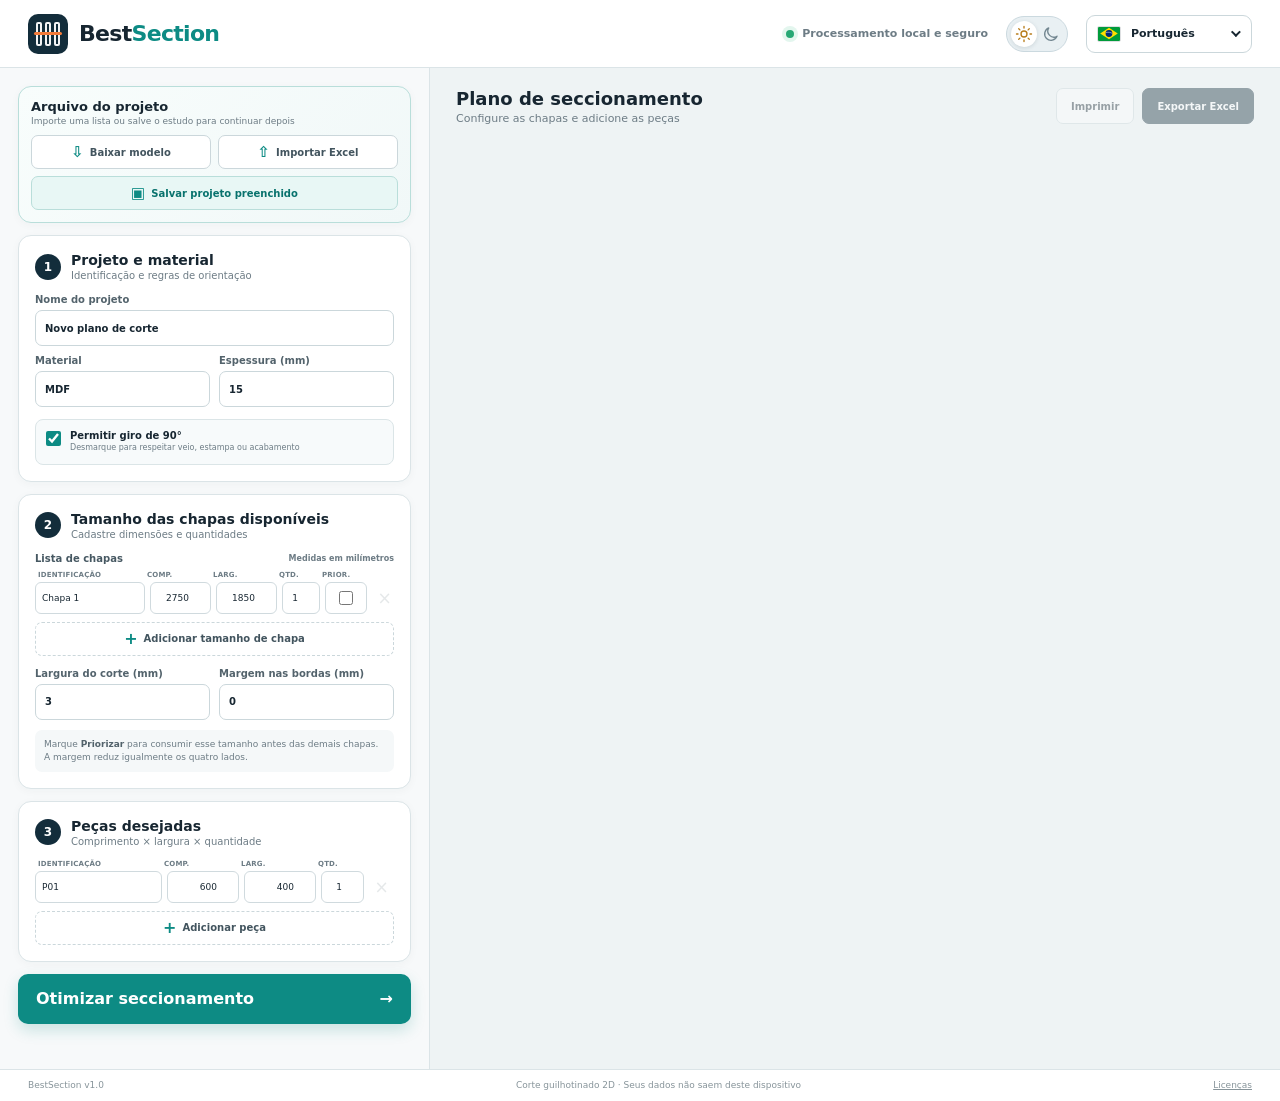
==== commit 88ac369b: "Adiciona temas claro e escuro e reserva direitos do codigo proprio" ====
--- a/index.html
+++ b/index.html
@@ -1,11 +1,13 @@
 <!doctype html>
 <html lang="pt-BR">
 <head>
+  <script src="theme.js?v=1"></script>
   <meta charset="utf-8">
   <meta name="viewport" content="width=device-width, initial-scale=1">
   <meta name="description" content="BestSection — otimizador de cortes guilhotinados para chapas e painéis.">
   <title>BestSection — Otimizador de seccionamento</title>
-  <link rel="stylesheet" href="styles.css">
+  <link rel="stylesheet" href="styles.css?v=20260930-theme">
+  <link rel="stylesheet" href="theme.css?v=1">
 </head>
 <body>
   <header class="topbar">
@@ -140,6 +142,6 @@
   <footer><span>BestSection v1.0</span><span data-i18n="footerPrivacy">Corte guilhotinado 2D · Seus dados não saem deste dispositivo</span><a href="THIRD_PARTY_NOTICES.md" target="_blank" rel="noopener" data-i18n="licenses">Licenças</a></footer>
   <script src="vendor/xlsx.full.min.js"></script>
   <script src="i18n.js"></script>
-  <script src="app.js"></script>
+  <script src="app.js?v=20260930-theme"></script>
 </body>
 </html>
--- a/theme.css
+++ b/theme.css
@@ -0,0 +1,74 @@
+/* Theme controls and palette, shared across the Factory Toolbox projects. */
+:root{color-scheme:light}
+.theme-toggle{--theme-travel:28px;position:relative;isolation:isolate;display:inline-flex;align-items:center;justify-content:space-around;flex:0 0 auto;direction:ltr;width:62px;height:36px;padding:3px;border:1px solid #cbd9df;border-radius:20px;background:#e9f0f3;color:#738791;cursor:pointer;vertical-align:middle}
+.theme-toggle .theme-thumb{position:absolute;z-index:-1;top:4px;left:4px;width:26px;height:26px;background:#fff;border-radius:50%;box-shadow:0 1px 4px #172f3d22;transition:transform .2s ease,background .2s ease;pointer-events:none}
+.theme-toggle svg{width:18px;height:18px;fill:none;stroke:currentColor;stroke-width:1.8;stroke-linecap:round;stroke-linejoin:round;pointer-events:none}
+.theme-toggle .theme-sun{color:#b77b19}.theme-toggle:focus-visible{outline:3px solid #e49b58;outline-offset:3px}.theme-toggle:hover{border-color:#0b9a90}
+@media screen{
+ html[data-theme=dark]{color-scheme:dark;--ink:#e0ebf1;--muted:#a4bac7;--line:#324957;--surface:#192b37;--panel:#192b37;--bg:#101c26;--canvas:#111f2a;--teal:#42c4b8;--teal-dark:#6ad8cb;--teal-soft:#173b3b;--orange:#ff9a63;--orange-dark:#e48852;--blue:#83b6e2;--danger:#ff9a91;--shadow:0 8px 24px #0004}
+ html[data-theme=dark] .theme-toggle{background:#1c3545;border-color:#3b5b6c;color:#819aa9}
+ html[data-theme=dark] .theme-toggle .theme-thumb{transform:translateX(var(--theme-travel));background:#355c71;box-shadow:none}
+ html[data-theme=dark] .theme-toggle .theme-sun{color:#819aa9}html[data-theme=dark] .theme-toggle .theme-moon{color:#a5e7ef}
+}
+@media(max-width:760px){.theme-toggle{--theme-travel:20px;width:48px;height:30px;padding:2px}.theme-toggle .theme-thumb{top:3px;left:3px;width:22px;height:22px}.theme-toggle svg{width:16px;height:16px}}
+@media(prefers-reduced-motion:reduce){.theme-toggle .theme-thumb{transition:none}}
+@media print{.theme-toggle{display:none!important}}
+
+/* Screen-only overrides: paper, result geometry and printed output retain their colors. */
+@media screen{
+html[data-theme=dark] .topbar{background-color:#192b37}
+html[data-theme=dark] .brand-mark i{border-top-color:#375360;border-right-color:#375360;border-bottom-color:#375360;border-left-color:#375360}
+html[data-theme=dark] .language-trigger{border-top-color:#375360;border-right-color:#375360;border-bottom-color:#375360;border-left-color:#375360;background-color:#192b37}
+html[data-theme=dark] .language-menu{border-top-color:#375360;border-right-color:#375360;border-bottom-color:#375360;border-left-color:#375360;background-color:#192b37}
+html[data-theme=dark] .language-menu button:hover,html[data-theme=dark] .language-menu button:focus{background-color:#193c3b}
+html[data-theme=dark] .sidebar{background-color:#192b37}
+html[data-theme=dark] .project-file-panel{border-top-color:#375360;border-right-color:#375360;border-bottom-color:#375360;border-left-color:#375360;background-image:linear-gradient(135deg, #193c3b, #193c3b)}
+html[data-theme=dark] .save-project-button{border-top-color:#375360!important;border-right-color:#375360!important;border-bottom-color:#375360!important;border-left-color:#375360!important}
+html[data-theme=dark] .field{color:#a9bfcc}
+html[data-theme=dark] .field input,html[data-theme=dark] .field select{border-top-color:#375360;border-right-color:#375360;border-bottom-color:#375360;border-left-color:#375360;background-color:#192b37}
+html[data-theme=dark] .check-field{border-top-color:#375360;border-right-color:#375360;border-bottom-color:#375360;border-left-color:#375360;background-color:#193c3b}
+html[data-theme=dark] .stock-heading{color:#a9bfcc}
+html[data-theme=dark] .row-input,html[data-theme=dark] .sheet-row select{border-top-color:#375360;border-right-color:#375360;border-bottom-color:#375360;border-left-color:#375360;background-color:#192b37}
+html[data-theme=dark] .priority-label{border-top-color:#375360;border-right-color:#375360;border-bottom-color:#375360;border-left-color:#375360;background-color:#192b37}
+html[data-theme=dark] .remove-row{color:#a9bfcc}
+html[data-theme=dark] .remove-row:hover:not(:disabled){background-color:#3d3025}
+html[data-theme=dark] .ghost-button,html[data-theme=dark] .add-row-button{border-top-color:#375360;border-right-color:#375360;border-bottom-color:#375360;border-left-color:#375360;background-color:#192b37;color:#a9bfcc}
+html[data-theme=dark] .field-help{background-color:#152530}
+html[data-theme=dark] .field-help strong{color:#a9bfcc}
+html[data-theme=dark] .message.success{color:#7ee7c8}
+html[data-theme=dark] .progress-panel{border-top-color:#375360;border-right-color:#375360;border-bottom-color:#375360;border-left-color:#375360;background-color:#192b37}
+html[data-theme=dark] .progress-heading{color:#a9bfcc}
+html[data-theme=dark] .progress-track{background-color:#152530}
+html[data-theme=dark] .secondary-button{border-top-color:#375360;border-right-color:#375360;border-bottom-color:#375360;border-left-color:#375360;background-color:#192b37}
+html[data-theme=dark] .metrics article{background-color:#192b37}
+html[data-theme=dark] .metric-icon.usage{background-color:#3d3025}
+html[data-theme=dark] .metric-icon.pieces{color:#9baeca;background-color:#21364d}
+html[data-theme=dark] .metric-icon.waste{color:#d8ba8d;background-color:#3d3025}
+html[data-theme=dark] .result-card{background-color:#192b37}
+html[data-theme=dark] .material-badge{background-color:#152530;color:#a9bfcc}
+html[data-theme=dark] .result-table th{background-color:#192b37;color:#a9bfcc}
+html[data-theme=dark] .result-table td{border-bottom-color:#375360;color:#a9bfcc}
+html[data-theme=dark] .direction-chip{background-color:#152530}
+html[data-theme=dark] footer{background-color:#192b37;color:#a9bfcc}
+html[data-theme=dark] body{background:#101c26;color:#e0ebf1}
+html[data-theme=dark] .primary-button,html[data-theme=dark] .primary,html[data-theme=dark] .drawing-tools button[aria-pressed=true],html[data-theme=dark] .axis-buttons button.active{background:#197c76;color:#fff}
+html[data-theme=dark] .primary-button:hover,html[data-theme=dark] .primary:hover{background:#226e69}
+html[data-theme=dark] .language-menu button[aria-selected=true]{background:#226e69;color:#fff}
+html[data-theme=dark] .brand-mark,html[data-theme=dark] .section-heading>span,html[data-theme=dark] .empty-state>b{background:#244553;color:#fff}
+html[data-theme=dark] .loading{background:rgba(17,31,42,.96)}
+html[data-theme=dark] .orientation-axes text{stroke:#111f2a}
+html[data-theme=dark] .drawing-paper-wrap>svg{background:#fff;color:#172e3a;color-scheme:light}
+html[data-theme=dark] .empty-graphic i,html[data-theme=dark] .empty-graphic span{background:rgba(33,60,72,.75)}
+
+}
+
+@media(max-width:760px){.header-actions,.topbar-actions,.top-actions{gap:8px}}
+
+@media screen{
+ html[data-theme=dark] .sidebar{background:#13232e}
+ html[data-theme=dark] .workspace{background:#101c26}
+ html[data-theme=dark] .drop-zone{background:#152d38}
+ html[data-theme=dark] .drop-zone:hover{background:#1b3d43}
+ html[data-theme=dark] .brand-mark i{border-color:#e9f3f6}
+ html[data-theme=dark] .canvas-wrap{background-color:#111f2a;background-image:radial-gradient(#304959 1px,transparent 1px)}
+}
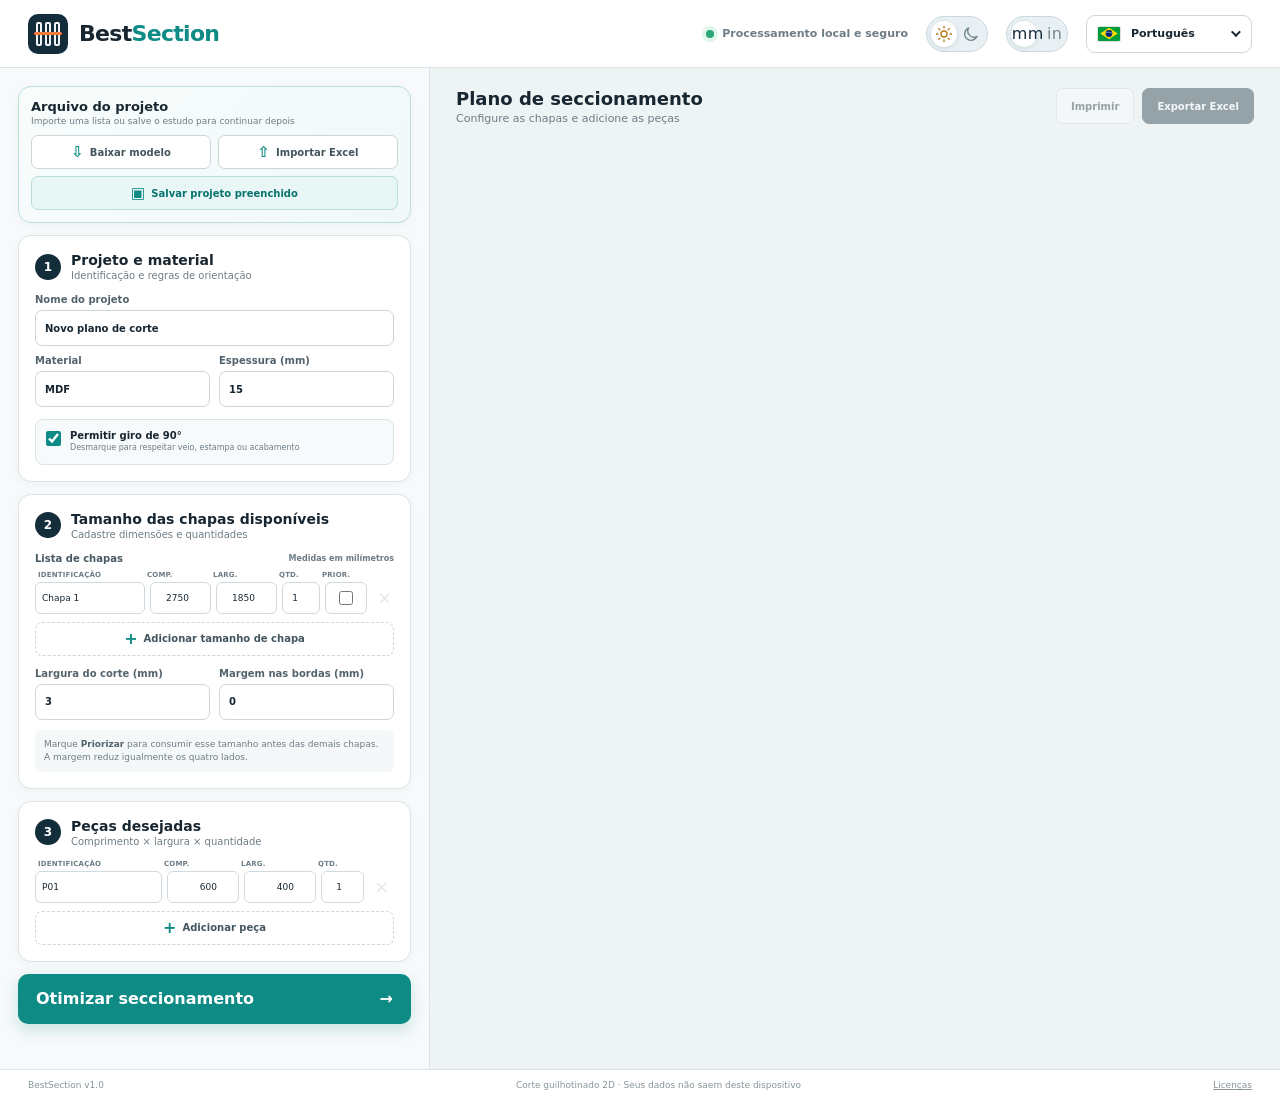
==== commit 72aa9c9a: "feat: adiciona alternador metrico/imperial (mm/in) Mesmo padrao do unit.js introduzido no PipeSaver:" ====
--- a/index.html
+++ b/index.html
@@ -2,6 +2,7 @@
 <html lang="pt-BR">
 <head>
   <script src="theme.js?v=1"></script>
+  <script src="unit.js?v=1"></script>
   <meta charset="utf-8">
   <meta name="viewport" content="width=device-width, initial-scale=1">
   <meta name="description" content="BestSection — otimizador de cortes guilhotinados para chapas e painéis.">
--- a/theme.css
+++ b/theme.css
@@ -13,6 +13,26 @@
 @media(max-width:760px){.theme-toggle{--theme-travel:20px;width:48px;height:30px;padding:2px}.theme-toggle .theme-thumb{top:3px;left:3px;width:22px;height:22px}.theme-toggle svg{width:16px;height:16px}}
 @media(prefers-reduced-motion:reduce){.theme-toggle .theme-thumb{transition:none}}
 @media print{.theme-toggle{display:none!important}}
+
+.unit-toggle{--unit-travel:28px;position:relative;isolation:isolate;display:inline-flex;align-items:center;justify-content:space-around;flex:0 0 auto;direction:ltr;width:62px;height:36px;padding:3px;border:1px solid #cbd9df;border-radius:20px;background:#e9f0f3;color:#738791;cursor:pointer;vertical-align:middle;font:700 11px/1 inherit;letter-spacing:.02em}
+.unit-toggle .unit-thumb{position:absolute;z-index:-1;top:4px;left:4px;width:26px;height:26px;background:#fff;border-radius:50%;box-shadow:0 1px 4px #172f3d22;transition:transform .2s ease,background .2s ease;pointer-events:none}
+.unit-toggle span.unit-mm,.unit-toggle span.unit-in{pointer-events:none;color:#738791}
+.unit-toggle span.unit-mm{color:#172f3d}
+.unit-toggle:focus-visible{outline:3px solid #e49b58;outline-offset:3px}.unit-toggle:hover{border-color:#0b9a90}
+html[data-unit=in] .unit-toggle .unit-thumb{transform:translateX(var(--unit-travel))}
+html[data-unit=in] .unit-toggle span.unit-mm{color:#738791}
+html[data-unit=in] .unit-toggle span.unit-in{color:#172f3d}
+@media screen{
+ html[data-theme=dark] .unit-toggle{background:#1c3545;border-color:#3b5b6c;color:#819aa9}
+ html[data-theme=dark] .unit-toggle .unit-thumb{background:#355c71;box-shadow:none}
+ html[data-theme=dark] .unit-toggle span.unit-mm{color:#e0ebf1}
+ html[data-theme=dark] .unit-toggle span.unit-in{color:#819aa9}
+ html[data-theme=dark][data-unit=in] .unit-toggle span.unit-mm{color:#819aa9}
+ html[data-theme=dark][data-unit=in] .unit-toggle span.unit-in{color:#e0ebf1}
+}
+@media(max-width:760px){.unit-toggle{--unit-travel:20px;width:48px;height:30px;padding:2px;font-size:9px}.unit-toggle .unit-thumb{top:3px;left:3px;width:22px;height:22px}}
+@media(prefers-reduced-motion:reduce){.unit-toggle .unit-thumb{transition:none}}
+@media print{.unit-toggle{display:none!important}}
 
 /* Screen-only overrides: paper, result geometry and printed output retain their colors. */
 @media screen{
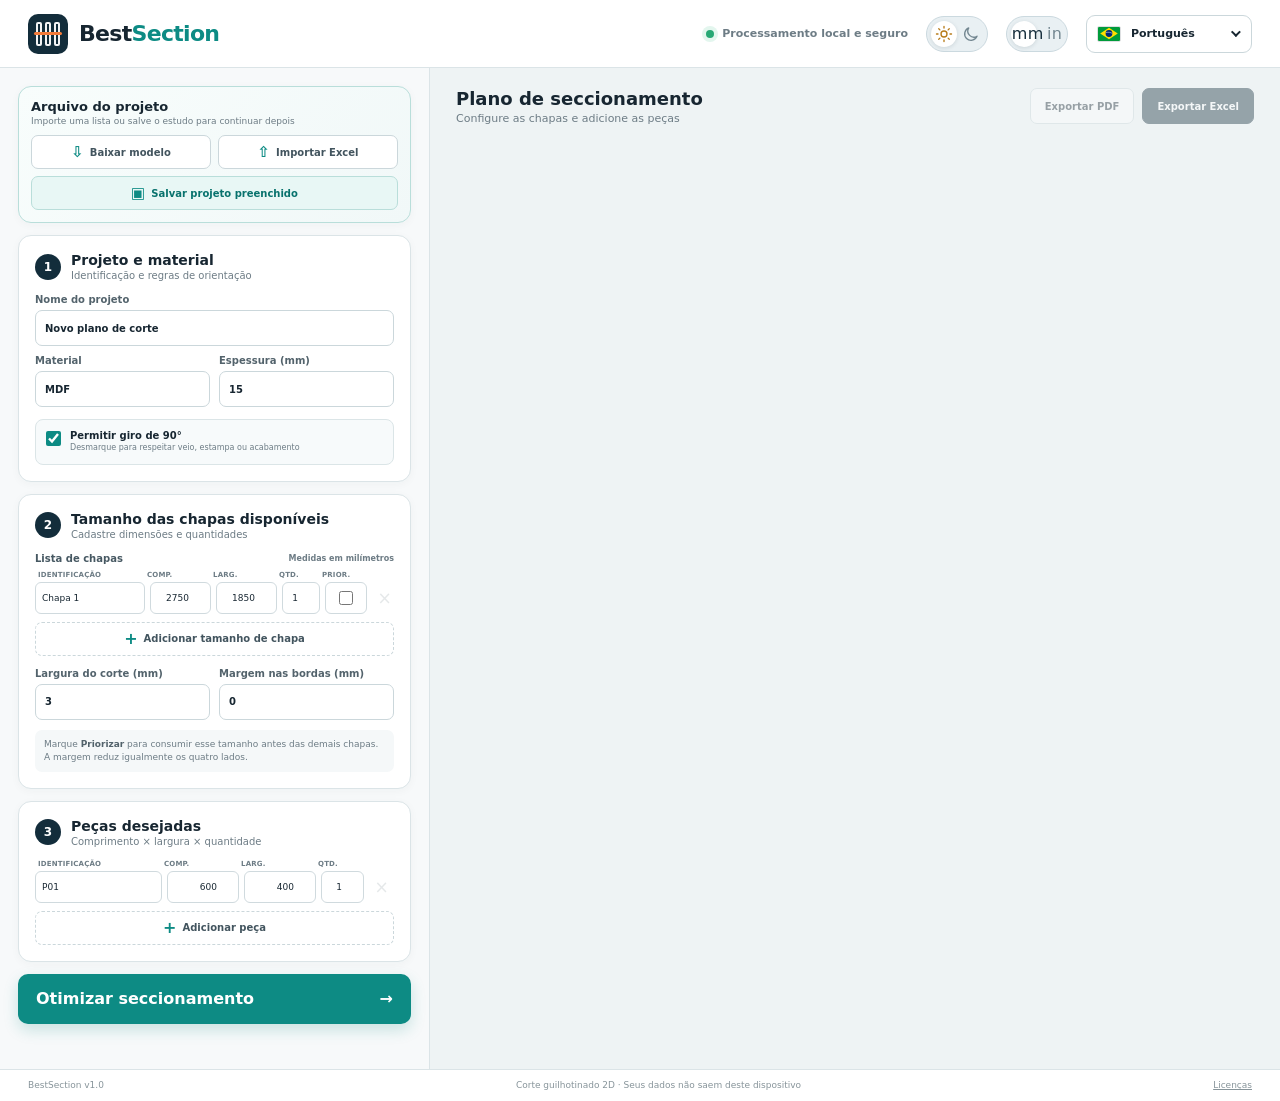
==== commit 865fcf8d: "feat: exporta PDF por chapa e aproxima cotas das pecas" ====
--- a/index.html
+++ b/index.html
@@ -7,7 +7,7 @@
   <meta name="viewport" content="width=device-width, initial-scale=1">
   <meta name="description" content="BestSection — otimizador de cortes guilhotinados para chapas e painéis.">
   <title>BestSection — Otimizador de seccionamento</title>
-  <link rel="stylesheet" href="styles.css?v=20260930-theme">
+  <link rel="stylesheet" href="styles.css?v=20261104-dimensions">
   <link rel="stylesheet" href="theme.css?v=1">
 </head>
 <body>
@@ -97,7 +97,7 @@
       <div class="workspace-toolbar">
         <div><h1 data-i18n="cuttingPlan">Plano de seccionamento</h1><p id="resultSubtitle" data-i18n="configure">Configure as chapas e adicione as peças</p></div>
         <div class="toolbar-actions">
-          <button id="printButton" class="secondary-button" type="button" disabled data-i18n="print">Imprimir</button>
+          <button id="pdfButton" class="secondary-button" type="button" disabled data-i18n="exportPDF">Exportar PDF</button>
           <button id="exportButton" class="export-button" type="button" disabled data-i18n="exportExcel">Exportar Excel</button>
         </div>
       </div>
@@ -142,7 +142,8 @@
 
   <footer><span>BestSection v1.0</span><span data-i18n="footerPrivacy">Corte guilhotinado 2D · Seus dados não saem deste dispositivo</span><a href="THIRD_PARTY_NOTICES.md" target="_blank" rel="noopener" data-i18n="licenses">Licenças</a></footer>
   <script src="vendor/xlsx.full.min.js"></script>
-  <script src="i18n.js"></script>
-  <script src="app.js?v=20260930-theme"></script>
+  <script src="i18n.js?v=20261104-pdf"></script>
+  <script src="pdf.js?v=20261104"></script>
+  <script src="app.js?v=20261104-pdf"></script>
 </body>
 </html>
--- a/styles.css
+++ b/styles.css
@@ -65,7 +65,7 @@
 .result-area { min-height:0; }
 .metrics { display:grid; grid-template-columns:repeat(4,1fr); gap:12px; margin-bottom:13px; }.metrics article { min-width:0; min-height:69px; display:flex; align-items:center; gap:11px; padding:12px; border:1px solid var(--line); border-radius:10px; background:#fff; }.metric-icon { flex:0 0 37px; width:37px; height:37px; display:grid; place-items:center; border-radius:8px; font-weight:850; }.metric-icon.sheets { color:var(--teal); background:var(--teal-soft); }.metric-icon.usage { color:var(--orange); background:#fff0e8; }.metric-icon.pieces { color:#5574a0; background:#edf3fb; }.metric-icon.waste { color:#916b32; background:#f8f2e7; }.metrics small { display:block; overflow:hidden; color:var(--muted); font-size:9px; white-space:nowrap; text-overflow:ellipsis; }.metrics strong { display:block; margin-top:2px; font-size:17px; }
 .result-card { margin-bottom:13px; padding:17px; border:1px solid var(--line); border-radius:11px; background:#fff; box-shadow:0 2px 10px rgba(21,45,58,.03); }.card-heading { display:flex; align-items:center; gap:12px; margin-bottom:15px; }.card-heading h2 { margin:0; font-size:14px; }.card-heading p { margin:3px 0 0; color:var(--muted); font-size:10px; }.material-badge { margin-left:auto; padding:6px 9px; border-radius:6px; background:#f1f5f6; color:#53646d; font-size:9px; font-weight:750; }
-.sheet-layouts { display:grid; grid-template-columns:repeat(auto-fit,minmax(360px,1fr)); gap:16px; }.layout-item { min-width:0; }.layout-heading { display:flex; justify-content:space-between; gap:10px; margin-bottom:7px; font-size:10px; }.layout-heading strong { font-size:11px; }.layout-heading span { color:var(--muted); font-size:8px; text-align:right; }.sheet-svg { width:100%; height:auto; display:block; border:1px solid #9bafb5; background:#f8fafb; }.sheet-svg .piece { stroke:#fff; stroke-width:1; vector-effect:non-scaling-stroke; }.sheet-svg .piece-label { fill:#fff; font-weight:800; text-anchor:middle; dominant-baseline:middle; paint-order:stroke; stroke:rgba(0,0,0,.25); stroke-width:2px; vector-effect:non-scaling-stroke; }.sheet-svg .cut-line { stroke:#1c333f; stroke-dasharray:5 3; opacity:.82; vector-effect:non-scaling-stroke; }.sheet-svg .cut-number { fill:#fff; stroke:#1c333f; stroke-width:1; vector-effect:non-scaling-stroke; }.sheet-svg .cut-number-text { fill:#1c333f; text-anchor:middle; dominant-baseline:middle; font-weight:850; }.sheet-svg .trim-area { fill:#dce7e9; opacity:.7; }.layout-legend { display:flex; flex-wrap:wrap; gap:8px 12px; margin-top:7px; color:var(--muted); font-size:8px; }.layout-legend i { width:9px; height:9px; display:inline-block; margin-right:4px; border-radius:2px; vertical-align:-1px; }
+.sheet-layouts { display:grid; grid-template-columns:repeat(auto-fit,minmax(360px,1fr)); gap:16px; }.layout-item { min-width:0; }.layout-heading { display:flex; justify-content:space-between; gap:10px; margin-bottom:7px; font-size:10px; }.layout-heading strong { font-size:11px; }.layout-heading span { color:var(--muted); font-size:8px; text-align:right; }.sheet-svg { width:100%; height:auto; display:block; background:#fff; }.sheet-svg .piece { stroke:#fff; stroke-width:1; vector-effect:non-scaling-stroke; }.sheet-svg .piece-label { fill:#fff; font-weight:800; text-anchor:middle; dominant-baseline:middle; paint-order:stroke; stroke:rgba(0,0,0,.25); stroke-width:2px; vector-effect:non-scaling-stroke; }.sheet-svg .cut-line { stroke:#1c333f; stroke-dasharray:5 3; opacity:.82; vector-effect:non-scaling-stroke; }.sheet-svg .cut-number { fill:#fff; stroke:#1c333f; stroke-width:1; vector-effect:non-scaling-stroke; }.sheet-svg .cut-number-text { fill:#1c333f; text-anchor:middle; dominant-baseline:middle; font-weight:850; }.sheet-svg .trim-area { fill:#dce7e9; opacity:.7; }.layout-legend { display:flex; flex-wrap:wrap; gap:8px 12px; margin-top:7px; color:var(--muted); font-size:8px; }.layout-legend i { width:9px; height:9px; display:inline-block; margin-right:4px; border-radius:2px; vertical-align:-1px; }
 .result-table-wrap { overflow-x:auto; }.result-table { width:100%; min-width:760px; border-collapse:collapse; }.result-table th { padding:8px 9px; border-bottom:1px solid var(--line); background:#f7f9fa; color:#63727a; font-size:8px; text-align:left; text-transform:uppercase; letter-spacing:.035em; }.result-table td { padding:9px; border-bottom:1px solid #edf1f2; color:#40515a; font-size:9px; vertical-align:top; }.result-table tr:last-child td { border-bottom:0; }.direction-chip { display:inline-block; padding:3px 6px; border-radius:4px; background:#eff4f5; font-weight:750; white-space:nowrap; }.piece-code { color:var(--teal-dark); font-weight:850; }
 footer { height:32px; display:flex; align-items:center; justify-content:space-between; padding:0 28px; border-top:1px solid var(--line); background:#fff; color:#87949a; font-size:9px; } footer a { color:inherit; }
 @media (max-width:1100px) { .app-shell { grid-template-columns:380px minmax(0,1fr); }.sidebar { padding:13px; }.workspace { padding:0 15px 20px; }.metrics { grid-template-columns:1fr 1fr; }.top-status { display:none; }.sheet-columns,.sheet-row { grid-template-columns:minmax(0,1fr) 57px 57px 36px 38px 21px; } }
@@ -74,3 +74,7 @@
 @media (max-width:430px) { .sidebar { padding:9px; }.panel { padding:12px; }.sheet-columns,.sheet-row { grid-template-columns:minmax(65px,1fr) 51px 51px 34px 34px 19px; gap:3px; }.part-columns,.part-row { grid-template-columns:minmax(70px,1fr) 60px 60px 38px 20px; gap:3px; }.metrics { gap:7px; }.metrics article { padding:8px; }.metric-icon { display:none; }.field-grid.two { grid-template-columns:1fr; }.sheet-layouts { grid-template-columns:minmax(0,1fr); }.brand-name strong,.brand-name b { font-size:19px; } }
 [dir="rtl"] .language-menu { right:auto; left:0; }[dir="rtl"] .language-trigger,[dir="rtl"] .language-menu button,[dir="rtl"] .result-table th { text-align:right; }[dir="rtl"] .toolbar-actions,[dir="rtl"] .material-badge { margin-left:0; margin-right:auto; }
 @media print { .topbar,.sidebar,.toolbar-actions,footer { display:none!important; }.app-shell { display:block; }.workspace { padding:0; }.result-card,.metrics article,.layout-item { break-inside:avoid; box-shadow:none; }.sheet-layouts { grid-template-columns:1fr 1fr; } }
+
+.sheet-svg .sheet-outline { stroke:#9bafb5; stroke-width:1; vector-effect:non-scaling-stroke; }
+.sheet-dimension line { stroke:#526770; stroke-width:.7; vector-effect:non-scaling-stroke; }
+.sheet-dimension text { fill:#344b55; text-anchor:middle; font-weight:500; paint-order:stroke; stroke:#fff; stroke-width:5px; stroke-linejoin:round; }
